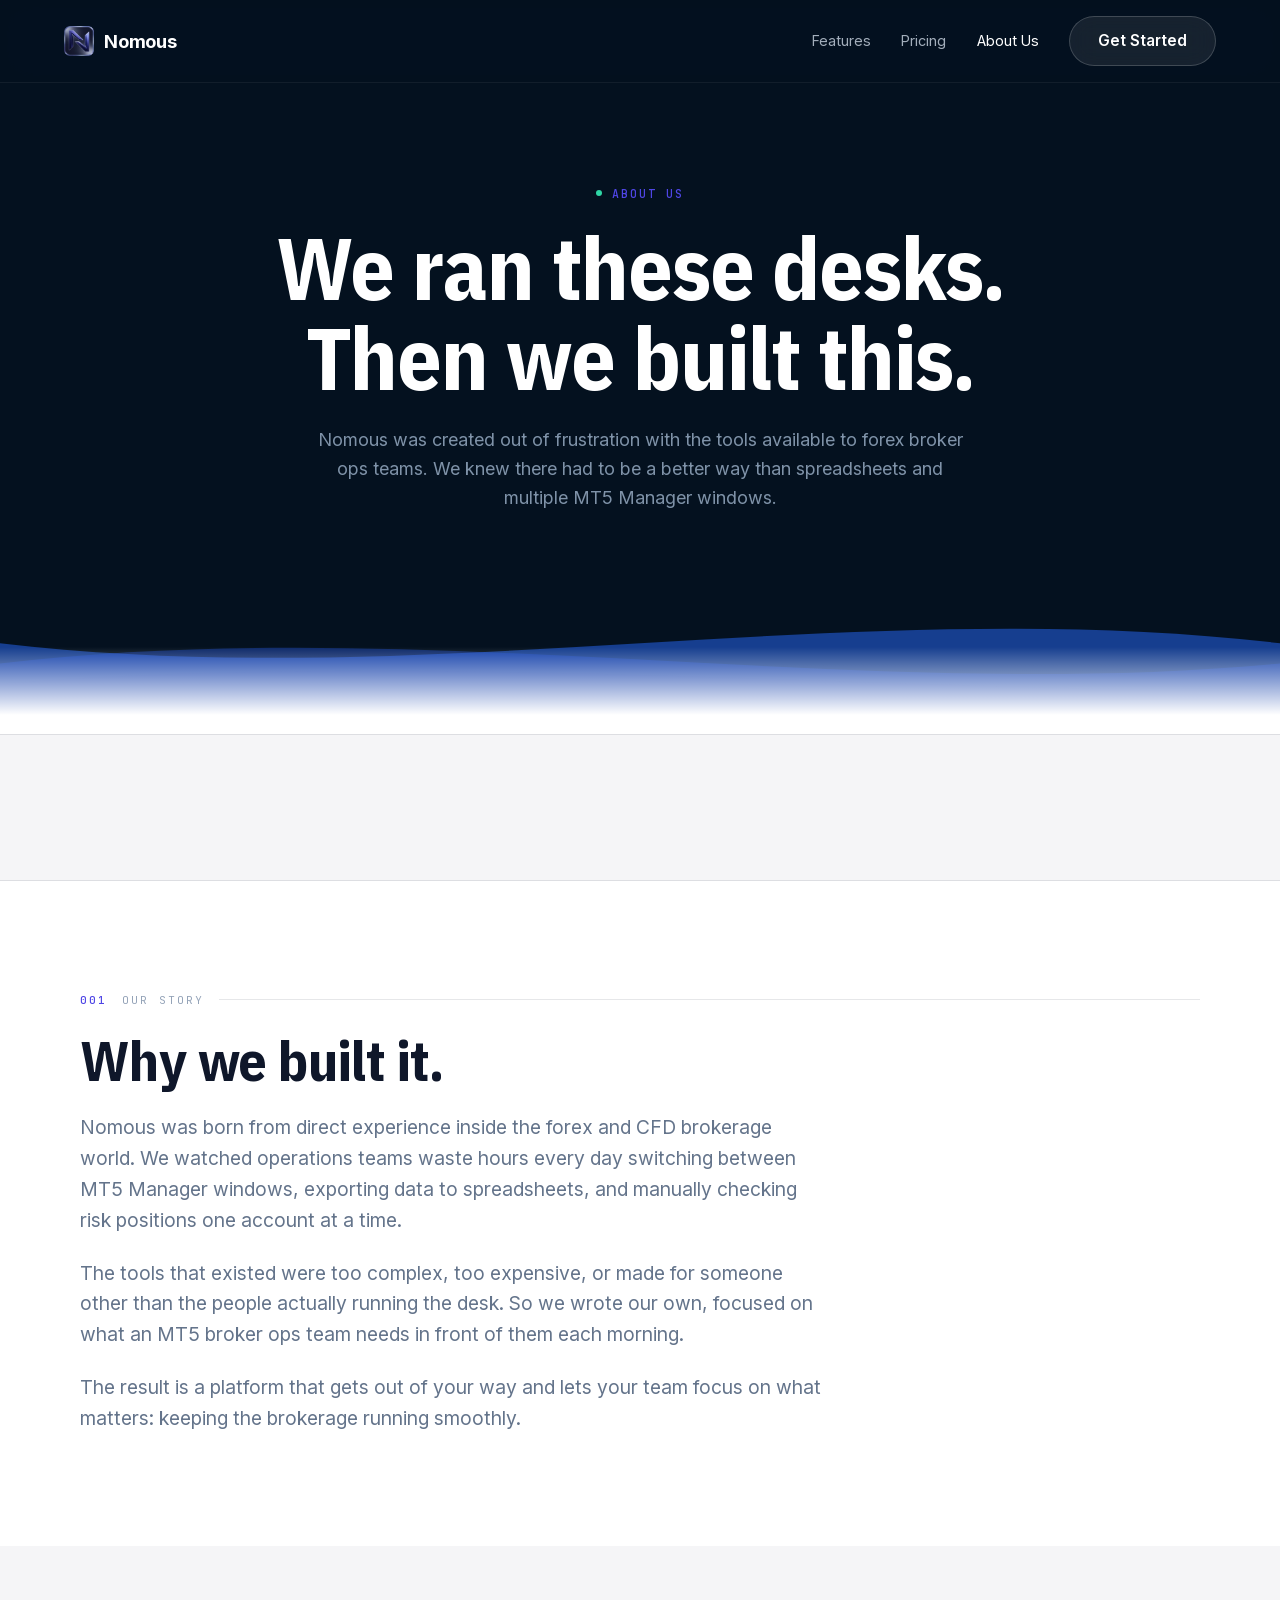
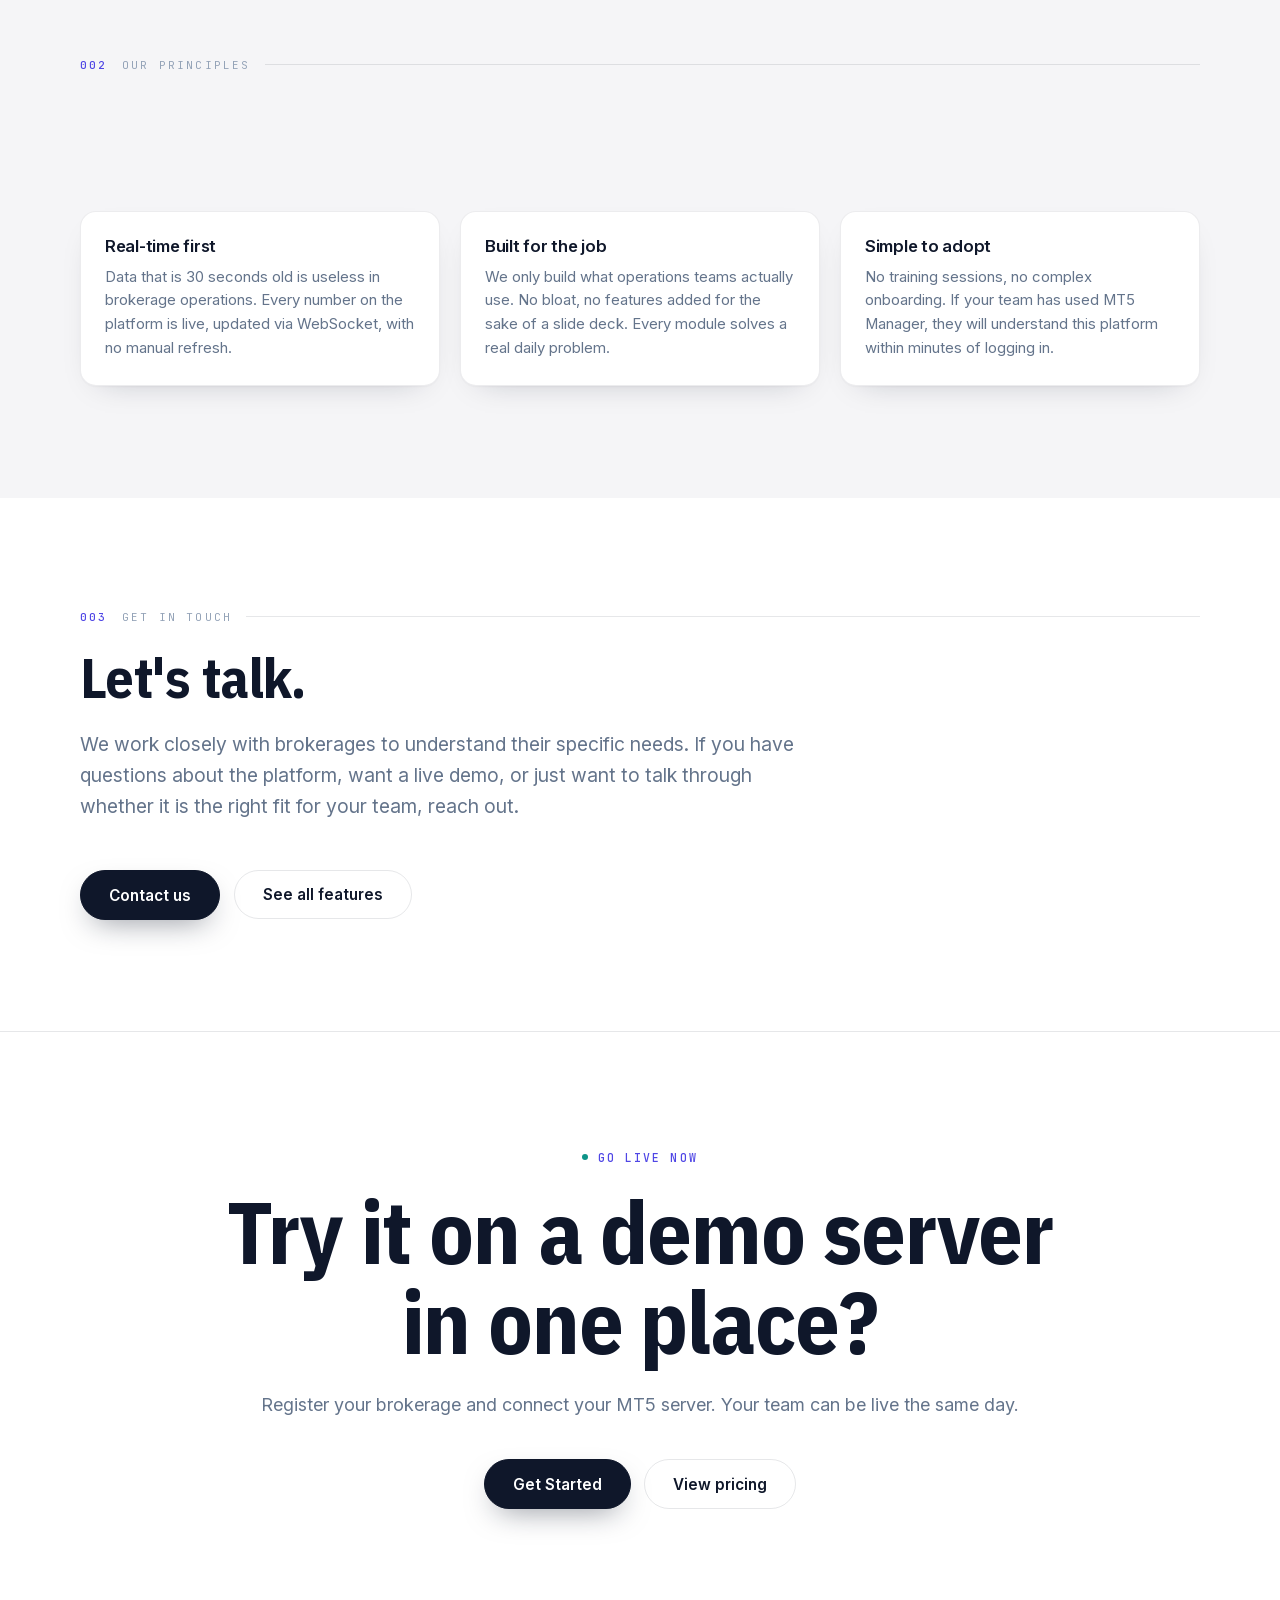
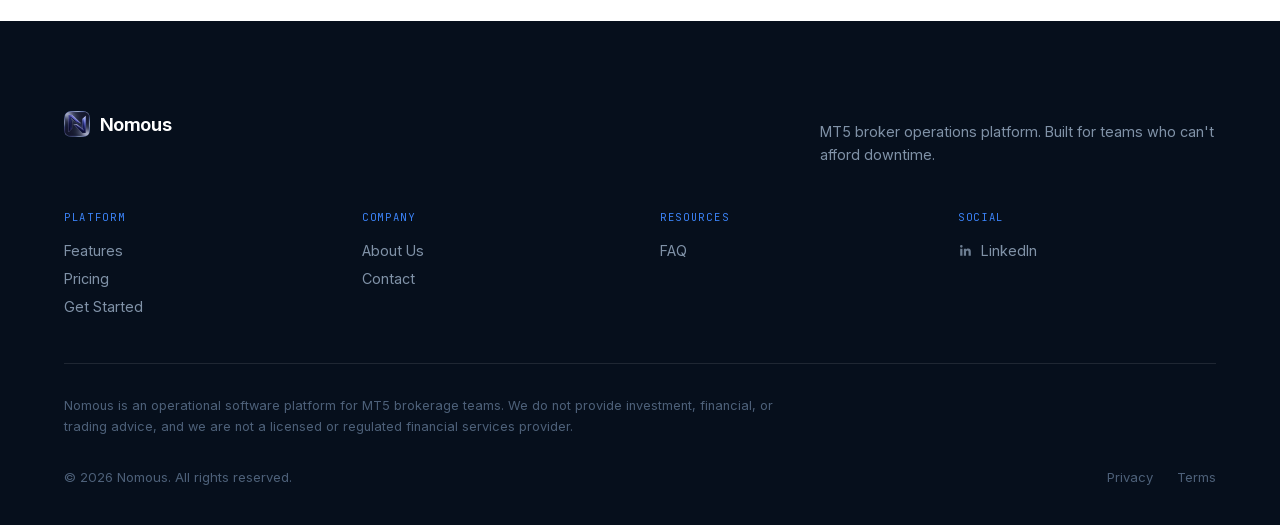
==== about.html @ 4b37f66b "The fonts move in-house, and one third party disappears from the site Every page loaded its typeface" ====
<!DOCTYPE html>
<html lang="en">
<head>
<meta charset="utf-8">
<meta name="viewport" content="width=device-width, initial-scale=1">
<title>About Us | Nomous</title>
<meta name="description" content="Nomous was built by people who know brokerage operations, out of frustration with the tools available to MT5 broker ops teams.">

<link rel="stylesheet" href="css/fonts.css?v=1">
<link rel="stylesheet" href="css/style.css?v=2">
<link rel="stylesheet" href="css/sections.css?v=4">
</head>
<body>

<header class="nav" data-nav>
  <a class="nav__brand" href="index.html">
    <img class="nav__logo" src="assets/brand/logo-n-sm.webp" alt="" width="30" height="30">
    Nomous
  </a>
  <button class="nav__burger" data-burger aria-label="Toggle menu" aria-expanded="false">
    <span></span><span></span><span></span>
  </button>
  <nav class="nav__links">
    <a href="features.html">Features</a>
    <a href="pricing.html">Pricing</a>
    <a href="about.html" class="is-current">About Us</a>
    <a class="btn btn--ghost" href="contact.html">Get Started</a>
  </nav>
</header>

<main>

  <section class="page-hero theme-dark">
    <p class="mono-tag"><span class="pulse"></span>About Us</p>
    <h1 class="display">We ran these desks.<br>Then we built this.</h1>
    <p class="subhead">
      Nomous was created out of frustration with the tools available to forex
      broker ops teams. We knew there had to be a better way than spreadsheets
      and multiple MT5 Manager windows.
    </p>
  </section>

  <div class="wave" style="--wave-to: #ffffff" aria-hidden="true">
    <svg viewBox="0 0 2880 140" preserveAspectRatio="none" xmlns="http://www.w3.org/2000/svg">
      <path fill="rgba(37,99,235,0.55)" d="M0,50 C480,100 960,0 1440,50 C1920,100 2400,10 2880,50 L2880,140 L0,140 Z"/>
      <path fill="rgba(29,78,216,0.40)" d="M0,70 C480,20 960,110 1440,70 C1920,20 2400,100 2880,70 L2880,140 L0,140 Z"/>
      <path fill="rgba(23,62,172,0.25)" d="M0,90 C600,50 1200,120 1800,90 C2400,50 2600,110 2880,90 L2880,140 L0,140 Z"/>
    </svg>
  </div>


  <!-- ============================================================
       HUD readout
       ============================================================ -->
  <section class="hud">
    <div class="hud__inner">
      <div class="hud__cell" data-reveal>
        <span class="hud__val">8</span>
        <span class="hud__key">Platform modules</span>
      </div>
      <div class="hud__cell" data-reveal>
        <span class="hud__val">MT5</span>
        <span class="hud__key">Native integration</span>
      </div>
      <div class="hud__cell" data-reveal>
        <span class="hud__val">24h</span>
        <span class="hud__key">Activation time</span>
      </div>
      <div class="hud__cell" data-reveal>
        <span class="hud__val">0</span>
        <span class="hud__key">Write endpoints</span>
      </div>
    </div>
  </section>

  <!-- ============================================================
       Our story
       ============================================================ -->
  <section class="section">
    <div class="section__inner">
      <p class="sec-bar" data-reveal><b>001</b> Our story</p>
      <h2 class="headline" data-reveal>Why we built it.</h2>

      <div data-reveal>
        <p class="lede">
          Nomous was born from direct experience inside the forex and CFD
          brokerage world. We watched operations teams waste hours every day
          switching between MT5 Manager windows, exporting data to spreadsheets,
          and manually checking risk positions one account at a time.
        </p>
        <p class="lede">
          The tools that existed were too complex, too expensive, or made
          for someone other than the people actually running the desk. So we
          wrote our own, focused on what an MT5 broker ops team needs in
          front of them each morning.
        </p>
        <p class="lede">
          The result is a platform that gets out of your way and lets your team
          focus on what matters: keeping the brokerage running smoothly.
        </p>
      </div>
    </div>
  </section>

  <!-- ============================================================
       Principles
       ============================================================ -->
  <section class="section section--alt">
    <div class="section__inner">
      <p class="sec-bar" data-reveal><b>002</b> Our principles</p>
      <h2 class="headline" data-reveal>How we build.</h2>

      <div class="principles">
        <article class="principle" data-reveal>
          <h3>Real-time first</h3>
          <p>Data that is 30 seconds old is useless in brokerage operations. Every number on the platform is live, updated via WebSocket, with no manual refresh.</p>
        </article>
        <article class="principle" data-reveal>
          <h3>Built for the job</h3>
          <p>We only build what operations teams actually use. No bloat, no features added for the sake of a slide deck. Every module solves a real daily problem.</p>
        </article>
        <article class="principle" data-reveal>
          <h3>Simple to adopt</h3>
          <p>No training sessions, no complex onboarding. If your team has used MT5 Manager, they will understand this platform within minutes of logging in.</p>
        </article>
      </div>
    </div>
  </section>

  <!-- ============================================================
       Get in touch
       ============================================================ -->
  <section class="section">
    <div class="section__inner">
      <p class="sec-bar" data-reveal><b>003</b> Get in touch</p>
      <h2 class="headline" data-reveal>Let's talk.</h2>
      <p class="lede" data-reveal>
        We work closely with brokerages to understand their specific needs. If
        you have questions about the platform, want a live demo, or just want to
        talk through whether it is the right fit for your team, reach out.
      </p>
      <div class="actions" style="justify-content:flex-start" data-reveal>
        <a class="btn btn--primary" href="contact.html">Contact us</a>
        <a class="btn btn--ghost" href="features.html">See all features</a>
      </div>
    </div>
  </section>

  <!-- ============================================================
       CTA
       ============================================================ -->
  <section class="section section--line section--center">
    <div class="section__inner">
      <p class="mono-tag"><span class="pulse"></span>Go live now</p>
      <h2 class="display">Try it on a demo server<br>in one place?</h2>
      <p class="subhead" style="margin-inline:auto">
        Register your brokerage and connect your MT5 server. Your team can be
        live the same day.
      </p>
      <div class="actions">
        <a class="btn btn--primary" href="contact.html">Get Started</a>
        <a class="btn btn--ghost" href="pricing.html">View pricing</a>
      </div>
    </div>
  </section>

</main>

<footer class="site-footer theme-dark">
  <div class="site-footer__inner">
    <div class="site-footer__brandrow">
      <a class="site-footer__brand" href="index.html"><img src="assets/brand/logo-n-sm.webp" alt="" width="26" height="26">Nomous</a>
      <p class="site-footer__tagline">MT5 broker operations platform. Built for teams who can't afford downtime.</p>
    </div>

    <div class="site-footer__top">
      <div>
        <p class="site-footer__title">Platform</p>
        <div class="site-footer__links">
          <a href="features.html">Features</a>
          <a href="pricing.html">Pricing</a>
          <a href="contact.html">Get Started</a>
        </div>
      </div>
      <div>
        <p class="site-footer__title">Company</p>
        <div class="site-footer__links">
          <a href="about.html">About Us</a>
          <a href="contact.html">Contact</a>
        </div>
      </div>
      <div>
        <p class="site-footer__title">Resources</p>
        <div class="site-footer__links">
          <a href="index.html#faq">FAQ</a>
        </div>
      </div>
      <div>
        <p class="site-footer__title">Social</p>
        <div class="site-footer__links">
          <a class="site-footer__social" href="https://www.linkedin.com/company/nomous-tech" target="_blank" rel="noopener"><svg viewBox="0 0 24 24" width="15" height="15" fill="currentColor" aria-hidden="true"><path d="M20.45 20.45h-3.55v-5.57c0-1.33-.03-3.04-1.85-3.04-1.85 0-2.14 1.45-2.14 2.94v5.67H9.36V9h3.41v1.56h.05c.47-.9 1.63-1.85 3.36-1.85 3.6 0 4.27 2.37 4.27 5.45v6.29zM5.34 7.43a2.06 2.06 0 1 1 0-4.12 2.06 2.06 0 0 1 0 4.12zM7.12 20.45H3.56V9h3.56v11.45z"/></svg>LinkedIn</a>
        </div>
      </div>
    </div>

    <p class="site-footer__disclaimer">
      Nomous is an operational software platform for MT5 brokerage teams. We do
      not provide investment, financial, or trading advice, and we are not a
      licensed or regulated financial services provider.
    </p>

    <div class="site-footer__bottom">
      <span>&copy; 2026 Nomous. All rights reserved.</span>
      <span class="site-footer__legal">
        <a href="privacy.html">Privacy</a>
        <a href="terms.html">Terms</a>
      </span>
    </div>
  </div>
</footer>

<script type="module" src="js/main.js?v=4"></script>
</body>
</html>
---- css/fonts.css ----
/* ============================================================
   Self-hosted web fonts.

   These used to load from a third-party CDN, which handed every
   visitor's IP address to that CDN before the page had rendered a
   single pixel — a transfer no cookie banner can ask permission for,
   because it happens first. Serving the files ourselves removes the
   third party entirely and saves the extra DNS lookup and TLS
   handshake on first paint.

   Inter and JetBrains Mono are variable: one file per subset covers
   every weight the site uses. Subsets are latin, latin-ext and greek
   — the browser fetches only the ones a page's characters need.
   ============================================================ */

@font-face {
  font-family: 'IBM Plex Sans Condensed';
  font-style: normal;
  font-weight: 600;
  font-display: swap;
  src: url('../assets/fonts/plex-condensed-600-latin-ext.woff2') format('woff2');
  unicode-range: U+0100-02BA, U+02BD-02C5, U+02C7-02CC, U+02CE-02D7, U+02DD-02FF, U+0304, U+0308, U+0329, U+1D00-1DBF, U+1E00-1E9F, U+1EF2-1EFF, U+2020, U+20A0-20AB, U+20AD-20C0, U+2113, U+2C60-2C7F, U+A720-A7FF;
}
@font-face {
  font-family: 'IBM Plex Sans Condensed';
  font-style: normal;
  font-weight: 600;
  font-display: swap;
  src: url('../assets/fonts/plex-condensed-600-latin.woff2') format('woff2');
  unicode-range: U+0000-00FF, U+0131, U+0152-0153, U+02BB-02BC, U+02C6, U+02DA, U+02DC, U+0304, U+0308, U+0329, U+2000-206F, U+20AC, U+2122, U+2191, U+2193, U+2212, U+2215, U+FEFF, U+FFFD;
}
@font-face {
  font-family: 'IBM Plex Sans Condensed';
  font-style: normal;
  font-weight: 700;
  font-display: swap;
  src: url('../assets/fonts/plex-condensed-700-latin-ext.woff2') format('woff2');
  unicode-range: U+0100-02BA, U+02BD-02C5, U+02C7-02CC, U+02CE-02D7, U+02DD-02FF, U+0304, U+0308, U+0329, U+1D00-1DBF, U+1E00-1E9F, U+1EF2-1EFF, U+2020, U+20A0-20AB, U+20AD-20C0, U+2113, U+2C60-2C7F, U+A720-A7FF;
}
@font-face {
  font-family: 'IBM Plex Sans Condensed';
  font-style: normal;
  font-weight: 700;
  font-display: swap;
  src: url('../assets/fonts/plex-condensed-700-latin.woff2') format('woff2');
  unicode-range: U+0000-00FF, U+0131, U+0152-0153, U+02BB-02BC, U+02C6, U+02DA, U+02DC, U+0304, U+0308, U+0329, U+2000-206F, U+20AC, U+2122, U+2191, U+2193, U+2212, U+2215, U+FEFF, U+FFFD;
}
@font-face {
  font-family: 'Inter';
  font-style: normal;
  font-weight: 400 900;
  font-display: swap;
  src: url('../assets/fonts/inter-400-900-greek.woff2') format('woff2');
  unicode-range: U+0370-0377, U+037A-037F, U+0384-038A, U+038C, U+038E-03A1, U+03A3-03FF;
}
@font-face {
  font-family: 'Inter';
  font-style: normal;
  font-weight: 400 900;
  font-display: swap;
  src: url('../assets/fonts/inter-400-900-latin-ext.woff2') format('woff2');
  unicode-range: U+0100-02BA, U+02BD-02C5, U+02C7-02CC, U+02CE-02D7, U+02DD-02FF, U+0304, U+0308, U+0329, U+1D00-1DBF, U+1E00-1E9F, U+1EF2-1EFF, U+2020, U+20A0-20AB, U+20AD-20C0, U+2113, U+2C60-2C7F, U+A720-A7FF;
}
@font-face {
  font-family: 'Inter';
  font-style: normal;
  font-weight: 400 900;
  font-display: swap;
  src: url('../assets/fonts/inter-400-900-latin.woff2') format('woff2');
  unicode-range: U+0000-00FF, U+0131, U+0152-0153, U+02BB-02BC, U+02C6, U+02DA, U+02DC, U+0304, U+0308, U+0329, U+2000-206F, U+20AC, U+2122, U+2191, U+2193, U+2212, U+2215, U+FEFF, U+FFFD;
}
@font-face {
  font-family: 'JetBrains Mono';
  font-style: normal;
  font-weight: 400 500;
  font-display: swap;
  src: url('../assets/fonts/jetbrains-mono-400-500-greek.woff2') format('woff2');
  unicode-range: U+0370-0377, U+037A-037F, U+0384-038A, U+038C, U+038E-03A1, U+03A3-03FF;
}
@font-face {
  font-family: 'JetBrains Mono';
  font-style: normal;
  font-weight: 400 500;
  font-display: swap;
  src: url('../assets/fonts/jetbrains-mono-400-500-latin-ext.woff2') format('woff2');
  unicode-range: U+0100-02BA, U+02BD-02C5, U+02C7-02CC, U+02CE-02D7, U+02DD-02FF, U+0304, U+0308, U+0329, U+1D00-1DBF, U+1E00-1E9F, U+1EF2-1EFF, U+2020, U+20A0-20AB, U+20AD-20C0, U+2113, U+2C60-2C7F, U+A720-A7FF;
}
@font-face {
  font-family: 'JetBrains Mono';
  font-style: normal;
  font-weight: 400 500;
  font-display: swap;
  src: url('../assets/fonts/jetbrains-mono-400-500-latin.woff2') format('woff2');
  unicode-range: U+0000-00FF, U+0131, U+0152-0153, U+02BB-02BC, U+02C6, U+02DA, U+02DC, U+0304, U+0308, U+0329, U+2000-206F, U+20AC, U+2122, U+2191, U+2193, U+2212, U+2215, U+FEFF, U+FFFD;
}
---- css/style.css ----
/* ============================================================
   Nomous — foundation
   Light body, dark surfaces. Dark areas (nav, hero, the security
   band, footer) carry .theme-dark, which re-points the same token
   names — so every component below works on either background
   without a variant class of its own.
   ============================================================ */

:root {
  /* Light surfaces */
  --bg:            #ffffff;
  --bg-alt:        #f5f5f7;   /* the Apple-grey band */
  --card:          #ffffff;

  --text:          #0f172a;   /* slate-900 */
  --text-dim:      #64748b;   /* slate-500 */
  --text-dimmer:   #94a3b8;   /* slate-400 */
  --hairline:      rgba(15, 23, 42, 0.10);

  --accent:        #2563eb;
  --accent-text:   #2563eb;
  --accent-soft:   #3b82f6;
  --accent-sky:    #38bdf8;
  --accent-warm:   #0d9488;

  /* Dark surfaces, referenced by .theme-dark and the wave */
  --dark:          #04111f;
  --dark-deep:     #060f1c;

  --measure:       58ch;
  --gutter:        clamp(1.5rem, 5vw, 5rem);
  --radius:        16px;

  --font: 'Inter', -apple-system, BlinkMacSystemFont, 'SF Pro Display',
          'Helvetica Neue', Arial, sans-serif;
  --mono: 'JetBrains Mono', ui-monospace, SFMono-Regular, Menlo, monospace;
  /* Headlines run condensed — the same typeface the product uses for its
     figures and card titles, so site and app speak with one voice. Narrow
     and heavy reads as deliberate; Inter alone read as default. */
  --display-font: 'IBM Plex Sans Condensed', 'Inter', -apple-system,
          BlinkMacSystemFont, 'Helvetica Neue', Arial, sans-serif;

  --ease: cubic-bezier(0.22, 0.61, 0.36, 1);
}

/* Any dark band. Same variable names, different values. */
.theme-dark {
  --bg:            #04111f;
  --bg-alt:        #071627;
  --card:          #0b1a2c;

  --text:          #ffffff;
  --text-dim:      rgba(191, 214, 240, 0.66);
  --text-dimmer:   rgba(148, 178, 214, 0.5);
  --hairline:      rgba(255, 255, 255, 0.10);

  --accent-text:   #7db2ff;

  color: var(--text);
  background: var(--bg);
}

*, *::before, *::after { box-sizing: border-box; }

html {
  /* The canvas engine does its own smoothing — native smooth scroll would
     fight the lerp and produce a double-eased, floaty feel. */
  scroll-behavior: auto;
  -webkit-text-size-adjust: 100%;
}

body {
  margin: 0;
  background: var(--bg);
  color: var(--text);
  font-family: var(--font);
  font-synthesis-weight: none;
  -webkit-font-smoothing: antialiased;
  -moz-osx-font-smoothing: grayscale;
  overflow-x: hidden;
}

h1, h2, h3, p { margin: 0; }
a { color: inherit; }

/* ------------------------------------------------------------
   Scroll track + sticky stage (the security sequence)
   ------------------------------------------------------------ */

.scroll-track {
  position: relative;
  height: var(--track-height, 400vh);
}
/* On phones the 450vh scroll-driven security sequence alone was ~30% of the
   entire homepage's scroll length. Shortening the scrub distance keeps the
   pinned reveal but stops it from dominating the mobile scroll. */
@media (max-width: 640px) {
  .scroll-track { height: 190vh !important; }
}

.scroll-stage {
  position: sticky;
  top: 0;
  height: 100vh;
  overflow: hidden;
  background: var(--dark);
  will-change: transform;
}

.scroll-stage__canvas {
  position: absolute;
  inset: 0;
  width: 100%;
  height: 100%;
  display: block;
}

/* Scrim: the footage puts its brightest areas dead centre, exactly where the
   headline sits, so an edge vignette alone isn't enough. */
.scroll-stage::after {
  content: '';
  position: absolute;
  inset: 0;
  pointer-events: none;
  background:
    radial-gradient(120% 90% at 50% 42%,
      rgba(4, 17, 31, var(--scrim, 0.3)) 0%,
      rgba(4, 17, 31, 0.7) 100%),
    linear-gradient(to top, rgba(4, 17, 31, 0.82) 0%, transparent 50%);
  z-index: 1;
}

/* ------------------------------------------------------------
   Overlay copy layer
   ------------------------------------------------------------ */

.overlay {
  position: absolute;
  inset: 0;
  z-index: 2;
  display: grid;
  place-items: center;
  padding: var(--gutter);
  pointer-events: none;
}

.overlay__block {
  grid-area: 1 / 1;               /* stack every block in the same cell */
  max-width: var(--measure);
  text-align: center;
  color: #fff;
  text-shadow: 0 1px 34px rgba(4, 17, 31, 0.7);
  opacity: 0;
  transform: translate3d(0, 28px, 0);
  transition: opacity 0.7s var(--ease), transform 0.7s var(--ease);
  will-change: opacity, transform;
}

.overlay__block.is-active {
  opacity: 1;
  transform: translate3d(0, 0, 0);
  pointer-events: auto;
}

.overlay--left  { place-items: center start; text-align: left; }
.overlay--left  .overlay__block { text-align: left; }
.overlay--right { place-items: center end; text-align: right; }
.overlay--right .overlay__block { text-align: right; }
/* padding-bottom leaves room for the scroll cue that sits below the overlay
   on --bottom-anchored sections; measured clearance was only ~5px at mobile
   viewport heights before this was widened. */
.overlay--bottom { place-items: end center; padding-bottom: clamp(5.5rem, 15vh, 11rem); }

/* ------------------------------------------------------------
   Scroll cue
   Tells the visitor a long pinned section responds to scroll —
   easy to miss since the canvas fills the whole viewport and can
   read as a static banner otherwise. Self-dismisses in JS the
   moment progress moves (see bindScrollCue in main.js).
   ------------------------------------------------------------ */

.scroll-cue {
  position: absolute;
  left: 50%;
  bottom: clamp(1.25rem, 3vh, 2rem);
  z-index: 3;
  transform: translateX(-50%);
  display: flex;
  flex-direction: column;
  align-items: center;
  gap: 0.45rem;
  color: rgba(255, 255, 255, 0.75);
  opacity: 1;
  transition: opacity 0.6s var(--ease);
  pointer-events: none;
}
.scroll-cue.is-hidden { opacity: 0; }

.scroll-cue__label {
  font-family: var(--mono);
  font-size: 0.64rem;
  font-weight: 500;
  letter-spacing: 0.24em;
  text-transform: uppercase;
}

.scroll-cue__icon {
  position: relative;
  width: 22px;
  height: 36px;
  border: 1.5px solid rgba(255, 255, 255, 0.5);
  border-radius: 14px;
}

.scroll-cue__wheel {
  position: absolute;
  top: 6px;
  left: 50%;
  width: 3.5px;
  height: 7px;
  border-radius: 2px;
  background: #fff;
  transform: translateX(-50%);
  animation: scroll-cue-wheel 1.7s ease-in-out infinite;
}

@keyframes scroll-cue-wheel {
  0%   { opacity: 1; transform: translate(-50%, 0); }
  55%  { opacity: 0; transform: translate(-50%, 13px); }
  56%  { opacity: 0; transform: translate(-50%, 0); }
  100% { opacity: 0; transform: translate(-50%, 0); }
}

@media (prefers-reduced-motion: reduce) {
  .scroll-cue__wheel { animation: none; opacity: 1; }
}

/* ------------------------------------------------------------
   Typography
   ------------------------------------------------------------ */

.eyebrow {
  font-size: clamp(0.72rem, 0.9vw, 0.82rem);
  font-weight: 600;
  letter-spacing: 0.18em;
  text-transform: uppercase;
  margin-bottom: 1.25rem;
  /* Gradient wordmark-style eyebrow, as on the reference site. */
  background: linear-gradient(90deg, var(--accent), var(--accent-soft), var(--accent-sky));
  -webkit-background-clip: text;
  background-clip: text;
  color: transparent;
}
.theme-dark .eyebrow {
  background: none;
  color: var(--accent-text);
}

.display {
  font-family: var(--display-font);
  font-size: clamp(2.7rem, 7.2vw, 5.5rem);
  font-weight: 700;
  line-height: 1.02;
  letter-spacing: -0.012em;
  text-wrap: balance;
}

.headline {
  font-family: var(--display-font);
  font-size: clamp(2.05rem, 4.8vw, 3.5rem);
  font-weight: 700;
  line-height: 1.06;
  letter-spacing: -0.01em;
  text-wrap: balance;
}

.subhead {
  margin-top: 1.5rem;
  font-size: clamp(1.02rem, 1.4vw, 1.2rem);
  line-height: 1.6;
  font-weight: 400;
  color: var(--text-dim);
  text-wrap: pretty;
}
.overlay__block .subhead { color: rgba(226, 236, 248, 0.78); }

/* Gradient rule under a display heading — the reference's signature accent. */
.underline-accent {
  position: relative;
  display: inline-block;
  padding-bottom: 0.12em;
}
.underline-accent::after {
  content: '';
  position: absolute;
  left: 0; bottom: 0;
  width: 100%;
  height: 4px;
  border-radius: 4px;
  background: linear-gradient(90deg, var(--accent) 0%, var(--accent-soft) 50%, var(--accent-sky) 100%);
}

.gradient-text {
  background: linear-gradient(90deg, var(--accent), var(--accent-soft), var(--accent-sky));
  -webkit-background-clip: text;
  background-clip: text;
  color: transparent;
  text-shadow: none;
}
.theme-dark .gradient-text {
  background: linear-gradient(100deg, #fff 20%, #7db2ff 100%);
  -webkit-background-clip: text;
  background-clip: text;
}

/* ------------------------------------------------------------
   Buttons
   ------------------------------------------------------------ */

.actions {
  margin-top: 2.5rem;
  display: flex;
  gap: 0.85rem;
  flex-wrap: wrap;
  justify-content: center;
}
.overlay--left .actions { justify-content: flex-start; }

.btn {
  display: inline-flex;
  align-items: center;
  gap: 0.5rem;
  padding: 0.9rem 1.75rem;
  border-radius: 100px;
  font-size: 0.95rem;
  font-weight: 600;
  text-decoration: none;
  white-space: nowrap;
  cursor: pointer;
  transition: background 0.25s var(--ease), border-color 0.25s var(--ease),
              box-shadow 0.25s var(--ease), transform 0.25s var(--ease);
}
.btn:hover { transform: translateY(-2px); }

/* Dark pill on light backgrounds; inverts on dark ones. */
.btn--primary {
  background: #0f172a;
  color: #fff;
  border: 1px solid #0f172a;
  box-shadow: 0 12px 30px -12px rgba(15, 23, 42, 0.5);
}
.btn--primary:hover { background: #1e293b; }

.btn--ghost {
  background: transparent;
  color: var(--text);
  border: 1px solid var(--hairline);
}
.btn--ghost:hover { border-color: rgba(15, 23, 42, 0.3); }

/* The nav is a dark bar but deliberately not .theme-dark — that would
   overwrite its translucent background. So it opts into the dark button
   treatment explicitly, or its label renders slate-900 on navy. */
.theme-dark .btn--ghost,
.nav .btn--ghost {
  background: rgba(255, 255, 255, 0.08);
  color: #fff;
  border-color: rgba(255, 255, 255, 0.18);
  backdrop-filter: blur(14px);
  -webkit-backdrop-filter: blur(14px);
}
.theme-dark .btn--ghost:hover,
.nav .btn--ghost:hover { border-color: rgba(255, 255, 255, 0.38); }

.theme-dark .btn--primary,
.nav .btn--primary {
  background: #fff;
  color: #04111f;
  border-color: #fff;
}

/* Blue glow pill — the primary call to action on dark. */
.btn--glow {
  background: var(--accent);
  color: #fff;
  border: 1px solid var(--accent);
  box-shadow: 0 0 30px rgba(37, 99, 235, 0.55);
}
.btn--glow:hover {
  background: #1d4ed8;
  box-shadow: 0 0 50px rgba(37, 99, 235, 0.8);
}

/* ------------------------------------------------------------
   Nav — permanently dark, as on the reference site
   ------------------------------------------------------------ */

.nav {
  position: fixed;
  top: 0; left: 0; right: 0;
  z-index: 100;
  display: flex;
  align-items: center;
  justify-content: space-between;
  padding: 1rem var(--gutter);
  background: rgba(4, 17, 31, 0.9);
  backdrop-filter: saturate(180%) blur(16px);
  -webkit-backdrop-filter: saturate(180%) blur(16px);
  border-bottom: 1px solid rgba(255, 255, 255, 0.06);
  color: #fff;
}

.nav__brand {
  display: inline-flex;
  align-items: center;
  gap: 0.65rem;
  font-size: 1.15rem;
  font-weight: 700;
  letter-spacing: -0.02em;
  text-decoration: none;
  color: #fff;
}
.nav__logo { width: 30px; height: 30px; display: block; }

.nav__links {
  display: flex;
  gap: 1.9rem;
  align-items: center;
  font-size: 0.9rem;
  color: rgba(226, 236, 248, 0.72);
}
.nav__links a {
  text-decoration: none;
  transition: color 0.25s var(--ease);
  white-space: nowrap;
}
.nav__links a:hover { color: #fff; }
.nav__links .is-current { color: #fff; }

.nav__burger {
  display: none;
  flex-direction: column;
  justify-content: center;
  gap: 5px;
  width: 32px;
  height: 32px;
  padding: 0;
  background: none;
  border: none;
  cursor: pointer;
}
.nav__burger span {
  display: block;
  height: 1.5px;
  width: 100%;
  background: #fff;
  border-radius: 2px;
  transition: transform 0.3s var(--ease), opacity 0.2s var(--ease);
}
.nav.is-open .nav__burger span:nth-child(1) { transform: translateY(6.5px) rotate(45deg); }
.nav.is-open .nav__burger span:nth-child(2) { opacity: 0; }
.nav.is-open .nav__burger span:nth-child(3) { transform: translateY(-6.5px) rotate(-45deg); }

@media (max-width: 900px) {
  .nav { flex-wrap: wrap; }
  .nav__burger { display: flex; }

  .nav__links {
    /* max-height animates; height:auto does not. Closed state is fully inert. */
    order: 3;
    flex-basis: 100%;
    flex-direction: column;
    align-items: stretch;
    gap: 0;
    max-height: 0;
    overflow: hidden;
    opacity: 0;
    visibility: hidden;
    transition: max-height 0.4s var(--ease), opacity 0.3s var(--ease),
                visibility 0.4s, margin-top 0.4s var(--ease);
  }
  .nav.is-open .nav__links {
    max-height: 460px;
    opacity: 1;
    visibility: visible;
    margin-top: 1rem;
  }
  .nav__links a:not(.btn) {
    padding: 0.9rem 0.25rem;
    border-top: 1px solid rgba(255, 255, 255, 0.09);
    font-size: 1rem;
  }
  .nav__links .btn { margin: 1rem 0 0.35rem; justify-content: center; }
}

/* ------------------------------------------------------------
   Wave divider
   Three offset crests scrolling horizontally, then a fade into the
   next surface. --wave-to sets what it resolves into.
   ------------------------------------------------------------ */

.wave {
  position: relative;
  z-index: 1;
  width: 100%;
  height: clamp(90px, 11vw, 150px);
  overflow: hidden;
  line-height: 0;
  background: var(--dark);
}
.wave--up { transform: rotate(180deg); }

.wave svg {
  position: absolute;
  bottom: 0;
  left: 0;
  width: 200%;
  height: 100%;
  animation: wave-scroll 18s linear infinite;
}

/* The crests are drawn in blue, then dissolved into the destination colour. */
.wave::after {
  content: '';
  position: absolute;
  left: 0; right: 0; bottom: 0;
  height: 62%;
  background: linear-gradient(to bottom, transparent, var(--wave-to, #ffffff) 78%);
}

@keyframes wave-scroll {
  from { transform: translateX(0); }
  to   { transform: translateX(-50%); }
}

/* ------------------------------------------------------------
   Sections
   ------------------------------------------------------------ */

.section {
  position: relative;
  z-index: 2;
  background: var(--bg);
  padding: clamp(5rem, 13vh, 8.5rem) var(--gutter);
}
/* The 13vh clamp was adding ~210px of padding per section on phones — over
   1.5 screens of pure whitespace across the homepage. Tighten it up there. */
@media (max-width: 640px) {
  .section { padding: 3.75rem var(--gutter); }
}
.section--alt { background: var(--bg-alt); }
.section--line { border-top: 1px solid var(--hairline); }

.section__inner { max-width: 1120px; margin: 0 auto; }

.grid {
  display: grid;
  grid-template-columns: repeat(2, 1fr);
  gap: 1rem;
  margin-top: 3.5rem;
}
@media (min-width: 900px) { .grid { grid-template-columns: repeat(4, 1fr); } }
@media (max-width: 540px) { .grid { grid-template-columns: 1fr; } }

.card {
  background: var(--card);
  border: 1px solid var(--hairline);
  border-radius: var(--radius);
  padding: 2rem 1.75rem;
  transition: box-shadow 0.35s var(--ease), transform 0.35s var(--ease);
}
.card:hover {
  box-shadow: 0 20px 50px -24px rgba(15, 23, 42, 0.28);
  transform: translateY(-3px);
}
.theme-dark .card:hover { box-shadow: 0 20px 50px -24px rgba(0, 0, 0, 0.7); }

.card h3 {
  font-size: 1.08rem;
  font-weight: 650;
  letter-spacing: -0.015em;
  margin-bottom: 0.6rem;
}
.card p {
  font-size: 0.94rem;
  line-height: 1.6;
  color: var(--text-dim);
}

.badge {
  display: inline-flex;
  align-items: center;
  gap: 0.5rem;
  padding: 0.4rem 0.95rem;
  border: 1px solid var(--hairline);
  border-radius: 100px;
  font-size: 0.8rem;
  color: var(--text-dim);
  margin-bottom: 1.75rem;
}
.badge::before {
  content: '';
  width: 6px; height: 6px;
  border-radius: 50%;
  background: var(--accent-warm);
  box-shadow: 0 0 10px var(--accent-warm);
}

/* ------------------------------------------------------------
   Shared primitives
   ------------------------------------------------------------ */

.mono-tag {
  display: inline-flex;
  align-items: center;
  gap: 0.6rem;
  font-family: var(--mono);
  font-size: 0.72rem;
  font-weight: 500;
  letter-spacing: 0.18em;
  text-transform: uppercase;
  color: var(--accent-text);
  margin-bottom: 1.4rem;
}

.pulse {
  width: 6px;
  height: 6px;
  border-radius: 50%;
  background: var(--accent-warm);
  box-shadow: 0 0 0 0 rgba(13, 148, 136, 0.7);
  animation: pulse 2.4s var(--ease) infinite;
  flex: none;
}
.theme-dark .pulse { background: #2fd6a5; }

@keyframes pulse {
  0%   { box-shadow: 0 0 0 0 rgba(13, 148, 136, 0.55); }
  70%  { box-shadow: 0 0 0 9px rgba(13, 148, 136, 0); }
  100% { box-shadow: 0 0 0 0 rgba(13, 148, 136, 0); }
}

[data-reveal] {
  opacity: 0;
  transform: translate3d(0, 22px, 0);
  transition: opacity 0.75s var(--ease), transform 0.75s var(--ease);
}
[data-reveal].is-visible {
  opacity: 1;
  transform: translate3d(0, 0, 0);
}

/* ------------------------------------------------------------
   HUD readout strip
   ------------------------------------------------------------ */

.hud {
  position: relative;
  z-index: 3;
  background: var(--bg-alt);
  border-block: 1px solid var(--hairline);
  padding: 2.5rem var(--gutter);
}

.hud__inner {
  max-width: 1120px;
  margin: 0 auto;
  display: grid;
  grid-template-columns: repeat(4, 1fr);
  gap: 1.5rem;
}

.hud__cell {
  display: flex;
  flex-direction: column;
  gap: 0.4rem;
  padding-left: 1.1rem;
  border-left: 2px solid var(--accent);
}

.hud__val {
  font-family: var(--mono);
  font-size: clamp(1.5rem, 3vw, 2.1rem);
  font-weight: 500;
  letter-spacing: -0.02em;
  color: var(--text);
}

.hud__key {
  font-size: 0.72rem;
  letter-spacing: 0.14em;
  text-transform: uppercase;
  color: var(--text-dimmer);
}

@media (max-width: 720px) {
  .hud__inner { grid-template-columns: repeat(2, 1fr); gap: 1.75rem 1rem; }
}

/* ------------------------------------------------------------
   Loader (unused on the static hero; kept for media-heavy pages)
   ------------------------------------------------------------ */

.loader {
  position: fixed;
  inset: 0;
  z-index: 200;
  background: var(--dark);
  display: grid;
  place-items: center;
  transition: opacity 0.8s var(--ease), visibility 0.8s;
}
.loader.is-done { opacity: 0; visibility: hidden; }

.loader__bar {
  width: min(190px, 40vw);
  height: 2px;
  background: rgba(255, 255, 255, 0.12);
  border-radius: 2px;
  overflow: hidden;
}
.loader__fill {
  height: 100%;
  width: 0%;
  background: linear-gradient(90deg, var(--accent), var(--accent-sky));
  transition: width 0.3s var(--ease);
}

/* ------------------------------------------------------------
   Reduced motion
   ------------------------------------------------------------ */

@media (prefers-reduced-motion: reduce) {
  .overlay__block { transition-duration: 0.01ms; transform: none; }
  .btn:hover, .card:hover { transform: none; }
  .pulse { animation: none; }
  .wave svg { animation: none; }
  [data-reveal] { opacity: 1; transform: none; transition: none; }
}
---- css/sections.css ----
/* ============================================================
   Nomous — marketing section components
   Shared by index / pricing / about / contact.
   Loaded after style.css, which owns the tokens.
   ============================================================ */

/* ============================================================
   HERO (index only)
   No canvas, no frame sequence — the atmosphere is a navy base,
   three drifting blurred orbs and a field of rising particles.
   ============================================================ */

.hero {
  position: relative;
  overflow: hidden;

  /* Flat colour, same as every other page's .page-hero — both just render
     .theme-dark's own background: var(--bg), so they're always in sync. */
  background: var(--bg);
  padding: clamp(8rem, 17vh, 11rem) var(--gutter) clamp(5rem, 12vh, 8rem);
  /* Fills most of the viewport without the 100vh trap on short laptop
     screens, where a full-height hero pushes all content below the fold. */
  min-height: min(92vh, 920px);
  display: flex;
  align-items: center;
}
/* On phones the 92vh min-height was forcing the hero to fill the screen
   even though its actual content (no diagram, see below) is much shorter
   — just let it size to content instead. */
@media (max-width: 640px) {
  .hero { padding: 6.5rem var(--gutter) 3rem; min-height: 0; }
}

/* Drifting orbs — the depth in the background. Heavily blurred so they read
   as light, not as shapes. */
/* Rising particles. Each span carries its own --size/--left/--dur/--delay
   from the markup, so the field is defined in one place. */
.hero__particles { position: absolute; inset: 0; z-index: 0; pointer-events: none; overflow: hidden; }

.particle {
  position: absolute;
  bottom: 8%;
  left: var(--left);
  width: var(--size);
  height: var(--size);
  border-radius: 50%;
  background: radial-gradient(circle, rgba(150, 158, 240, 0.8), rgba(61, 139, 255, 0.12));
  animation: float-up var(--dur) linear infinite;
  animation-delay: var(--delay);
  pointer-events: none;
}

@keyframes float-up {
  0%   { opacity: 0; transform: translateY(0) scale(0.5); }
  10%  { opacity: 1; }
  90%  { opacity: 0.6; }
  100% { opacity: 0; transform: translateY(-190px) scale(1.2); }
}

.hero__inner {
  position: relative;
  z-index: 2;
  width: 100%;
  max-width: 1320px;
  margin: 0 auto;
  display: grid;
  grid-template-columns: 0.95fr 1.3fr;
  gap: clamp(1.5rem, 2.6vw, 2.5rem);
  align-items: center;
}

.hero__eyebrow {
  font-family: var(--mono);
  font-size: 0.66rem;
  font-weight: 500;
  letter-spacing: 0.3em;
  text-transform: uppercase;
  color: rgba(125, 178, 255, 0.75);
  margin-bottom: 1.6rem;
}

/* Editorial serif for the hero headline only — everything else on the site
   stays Inter. Swap --display-font in style.css to undo. */
.hero__title {
  font-family: var(--display-font);
  font-weight: 900;
  font-size: clamp(2.2rem, 4.1vw, 3.6rem);
  /* Loose enough that the emphasis rule below clears the following line.
     At 1.07 the rule landed on the caps of "for your MT5". */
  line-height: 1.26;
  letter-spacing: -0.02em;
  color: var(--text);
  margin-bottom: 1.5rem;
}
/* Emphasised phrase: gradient fill plus a gradient rule beneath, echoing the
   accent treatment used on the light sections.

   The rule is a background-image on the OUTER span rather than an ::after on
   the gradient text itself — `background-clip: text` clips pseudo-element
   backgrounds in WebKit, and a background-image underline also re-draws
   correctly if the phrase ever wraps, where an absolutely-positioned bar
   would break. */
.hero__title .hl {
  background-image: linear-gradient(90deg, rgba(255, 255, 255, 0.55), rgba(255, 255, 255, 0.85));
  background-repeat: no-repeat;
  background-size: 100% 0.05em;
  /* On the baseline it struck through the 'p'/'g' descenders, so it needs the
     padding to sit below them — which in turn needs the looser line-height
     above, or the rule collides with the next line. Both halves matter. */
  background-position: 0 100%;
  -webkit-box-decoration-break: clone;
  box-decoration-break: clone;
  padding-bottom: 0.1em;
}

.hero__title em {
  font-style: normal;
  color: #fff;
}

.hero__sub {
  font-size: clamp(1rem, 1.35vw, 1.14rem);
  line-height: 1.62;
  color: rgba(164, 190, 220, 0.72);
  max-width: 46ch;
  margin-bottom: 2.4rem;
}

.hero__actions { display: flex; gap: 0.85rem; flex-wrap: wrap; }


/* Staggered entrance. */
.fade-up { opacity: 0; animation: fadeInUp 0.85s var(--ease) forwards; }
.fade-up--1 { animation-delay: 0.05s; }
.fade-up--2 { animation-delay: 0.18s; }
.fade-up--3 { animation-delay: 0.31s; }
.fade-up--4 { animation-delay: 0.44s; }

@keyframes fadeInUp {
  from { opacity: 0; transform: translateY(28px); }
  to   { opacity: 1; transform: translateY(0); }
}

/* ---- Read-only flow diagram ---- */

.hero__visual { position: relative; display: flex; justify-content: center; }

/* The wrapper is a flex item, so without an explicit width it sizes to
   content — and the SVG's `width: 100%` then resolves against nothing and
   falls back to the 300px default. */
.hero__visual > div { width: 100%; }

.hero__diagram { width: 100%; max-width: 860px; height: auto; overflow: visible; }

/* Single column below the breakpoint. The diagram stacks under the copy
   rather than being hidden — it carries the read-only message, so it earns
   its space on small screens too.
   NOTE: this block must stay AFTER the .hero__visual base rule above; at
   equal specificity the later declaration wins, and an earlier media query
   would simply be overridden. */
@media (max-width: 940px) {
  .hero__inner { grid-template-columns: 1fr; }
  .hero__visual { margin-top: 1.5rem; }
  .hero__diagram { max-width: 620px; }
  .hero__sub { max-width: 52ch; }
}

/* The diagram is the single heaviest thing in the hero — on phones it's
   replaced by the plain-text caption already sitting under it (see
   .hero__caption--mobile), matching how yambapay's mobile hero is text +
   CTA only, no illustration. Must stay after both rules above it. */
@media (max-width: 640px) {
  .hero__visual { display: none; }
}

.hero__caption {
  margin-top: 1rem;
  text-align: center;
  font-family: var(--mono);
  font-size: 0.64rem;
  letter-spacing: 0.16em;
  text-transform: uppercase;
  color: var(--text-dimmer);
}

.hero__caption--mobile { display: none; }
@media (max-width: 640px) {
  .hero__caption--mobile { display: block; text-align: left; margin-top: 1.5rem; }
}

/* SVG text can't inherit the page's font stack reliably across engines,
   so the diagram labels are styled explicitly. */
.dg-title {
  font-family: var(--font);
  font-size: 15px;
  font-weight: 600;
  letter-spacing: -0.01em;
  fill: #fff;
}
.dg-title--ai { fill: #c3c9ff; }

.dg-label {
  font-family: var(--mono);
  font-size: 10px;
  letter-spacing: 0.1em;
  text-transform: uppercase;
  fill: rgba(148, 178, 214, 0.62);
}
.dg-label--live  { fill: #2fd6a5; }
.dg-label--muted { fill: rgba(150, 158, 240, 0.72); }

/* Pills: one per thing the platform reads, one per module it produces.
   Reading a list is how a broker checks "does it cover my morning?". */
.dg-pill { stroke: rgba(150, 158, 240, 0.3); stroke-width: 1; }
.dg-pill--out { stroke: rgba(165, 170, 255, 0.42); }
.dg-pill-text {
  font-family: var(--font);
  font-size: 15px;
  font-weight: 500;
  letter-spacing: -0.005em;
  fill: #e8ecff;
  dominant-baseline: middle;
}
.dg-pill-text--ai { fill: #c3c9ff; font-weight: 600; }

/* Wires: dashed, quiet, with a node dot where they meet a pill. */
.dg-wire { fill: none; stroke: rgba(150, 158, 240, 0.26); stroke-width: 1.15; stroke-dasharray: 4 6; }
.dg-wire--amber { stroke: rgba(251, 191, 36, 0.3); stroke-dasharray: 4 7; }
.dg-node circle { r: 3.2; fill: none; stroke: rgba(150, 158, 240, 0.55); stroke-width: 1.2; }
.dg-node--out circle { stroke: rgba(47, 214, 165, 0.5); }

.dg-hex { filter: drop-shadow(0 10px 26px rgba(2, 6, 15, 0.55)); }
.dg-bracket { fill: none; stroke: rgba(150, 158, 240, 0.28); stroke-width: 1.2; }

.dg-logo {
  filter:
    drop-shadow(0 0 18px rgba(99, 102, 241, 0.55))
    drop-shadow(0 0 46px rgba(67, 56, 202, 0.4));
}

/* ------------------------------------------------------------
   Claim band — two short statements under the hero
   ------------------------------------------------------------ */

.claims {
  display: grid;
  grid-template-columns: repeat(2, 1fr);
  gap: clamp(2rem, 5vw, 4rem);
  max-width: 1120px;
  margin: 0 auto;
}
@media (max-width: 780px) { .claims { grid-template-columns: 1fr; gap: 2.5rem; } }
@media (max-width: 640px) {
  .claims { gap: 1.75rem; }
  .claim p {
    display: -webkit-box;
    -webkit-line-clamp: 2;
    -webkit-box-orient: vertical;
    overflow: hidden;
  }
}

.claim h3 {
  font-family: var(--display-font);
  font-size: clamp(1.5rem, 2.8vw, 2rem);
  font-weight: 800;
  letter-spacing: -0.025em;
  line-height: 1.15;
  margin-bottom: 0.85rem;
}
.claim p {
  font-size: 0.98rem;
  line-height: 1.65;
  color: var(--text-dim);
  max-width: 46ch;
}

@media (prefers-reduced-motion: reduce) {
  .particle { animation: none; }
  .fade-up { opacity: 1; animation: none; }
  .hero__diagram animate,
  .hero__diagram animateTransform { display: none; }
}

/* ------------------------------------------------------------
   Section scaffolding
   ------------------------------------------------------------ */

.sec-bar {
  display: flex;
  align-items: center;
  gap: 0.9rem;
  font-family: var(--mono);
  font-size: 0.68rem;
  letter-spacing: 0.2em;
  text-transform: uppercase;
  color: var(--text-dimmer);
  margin-bottom: 2.5rem;
}
/* Rule that fills whatever space the label leaves. */
.sec-bar::after {
  content: '';
  flex: 1;
  height: 1px;
  background: var(--hairline);
}
.sec-bar b {
  font-weight: 500;
  color: var(--accent-text);
}


.lede {
  font-size: clamp(1.05rem, 1.5vw, 1.25rem);
  line-height: 1.6;
  color: var(--text-dim);
  max-width: 62ch;
  margin-top: 1.4rem;
}

/* ------------------------------------------------------------
   Module teaser grid
   ------------------------------------------------------------ */

.modgrid {
  display: grid;
  grid-template-columns: repeat(4, 1fr);
  gap: 1rem;
  margin-top: 3rem;
}
@media (max-width: 1040px) { .modgrid { grid-template-columns: repeat(2, 1fr); } }
@media (max-width: 560px)  { .modgrid { grid-template-columns: 1fr; } }

/* Phones: these are a teaser grid linking to features.html, not the full
   feature copy — clamp the description so eight stacked cards don't turn
   into a second scroll of their own. */
@media (max-width: 640px) {
  .modcard { padding: 1.4rem 1.3rem; }
  .modcard__desc {
    display: -webkit-box;
    -webkit-line-clamp: 2;
    -webkit-box-orient: vertical;
    overflow: hidden;
  }
}

.modcard {
  position: relative;
  display: block;
  padding: 1.9rem 1.6rem;
  background: var(--card);
  border: 1px solid var(--hairline);
  border-radius: var(--radius);
  overflow: hidden;
  text-decoration: none;
  transition: background 0.35s var(--ease), box-shadow 0.35s var(--ease),
              transform 0.35s var(--ease);
}
.modcard:hover {
  box-shadow: 0 20px 46px -24px rgba(15, 23, 42, 0.3);
  transform: translateY(-3px);
}
.modcard:hover { background: var(--bg-alt); }

/* Accent rule that wipes in from the left on hover. */
.modcard::after {
  content: '';
  position: absolute;
  left: 0; bottom: 0;
  width: 100%;
  height: 2px;
  background: linear-gradient(90deg, var(--accent), var(--accent-warm));
  transform: scaleX(0);
  transform-origin: left;
  transition: transform 0.45s var(--ease);
}
.modcard:hover::after { transform: scaleX(1); }

/* These are spans inside an <a>; without display:block the vertical margins
   below collapse to nothing and all three run together on one line. */
.modcard__num,
.modcard__name,
.modcard__desc { display: block; }

.modcard__num {
  font-family: var(--mono);
  font-size: 0.7rem;
  color: var(--accent-text);
  letter-spacing: 0.1em;
}
.modcard__name {
  margin-top: 0.75rem;
  font-size: 1.02rem;
  font-weight: 600;
  letter-spacing: -0.015em;
  color: var(--text);
}
.modcard__desc {
  margin-top: 0.5rem;
  font-size: 0.88rem;
  line-height: 1.55;
  color: var(--text-dim);
}

/* ------------------------------------------------------------
   Deployment steps
   ------------------------------------------------------------ */

.steps {
  display: grid;
  grid-template-columns: repeat(4, 1fr);
  gap: 2rem;
  margin-top: 3.5rem;
  counter-reset: step;
}
@media (max-width: 940px) { .steps { grid-template-columns: repeat(2, 1fr); gap: 2.5rem 2rem; } }
@media (max-width: 520px) { .steps { grid-template-columns: 1fr; gap: 1.75rem; } }

@media (max-width: 640px) {
  /* Stay 2-column instead of collapsing to a single stacked list — with a
     1-line clamp the short step titles fit two-up even on a narrow phone,
     halving the section's scroll length. */
  .steps { grid-template-columns: repeat(2, 1fr); gap: 1.75rem 1.25rem; margin-top: 2rem; }
  .step { padding-top: 1.6rem; }
  .step__desc {
    display: -webkit-box;
    -webkit-line-clamp: 2;
    -webkit-box-orient: vertical;
    overflow: hidden;
  }
}

.step { position: relative; padding-top: 2.4rem; }

/* Progress tick above each step. */
.step::before {
  content: '';
  position: absolute;
  top: 0; left: 0;
  width: 100%;
  height: 2px;
  background: var(--hairline);
}
.step::after {
  content: '';
  position: absolute;
  top: 0; left: 0;
  width: 34px;
  height: 2px;
  background: var(--accent);
}

.step__num {
  font-family: var(--mono);
  font-size: 0.68rem;
  letter-spacing: 0.16em;
  text-transform: uppercase;
  color: var(--text-dimmer);
}
.step__title {
  margin-top: 0.7rem;
  font-size: 1.06rem;
  font-weight: 600;
  letter-spacing: -0.015em;
}
.step__desc {
  margin-top: 0.55rem;
  font-size: 0.92rem;
  line-height: 1.6;
  color: var(--text-dim);
}

/* ------------------------------------------------------------
   Principles / value cards
   ------------------------------------------------------------ */

.principles {
  display: grid;
  grid-template-columns: repeat(3, 1fr);
  gap: 1.25rem;
  margin-top: 3.5rem;
}
@media (max-width: 900px) { .principles { grid-template-columns: 1fr; } }
@media (max-width: 640px) {
  .principles { gap: 0.9rem; margin-top: 2.25rem; }
  .principle { padding: 1.4rem 1.5rem; }
  .principle p {
    display: -webkit-box;
    -webkit-line-clamp: 2;
    -webkit-box-orient: vertical;
    overflow: hidden;
  }
}

.principle {
  padding: 2rem 1.8rem;
  border: 1px solid var(--hairline);
  border-radius: var(--radius);
  background: var(--card);
  transition: border-color 0.35s var(--ease), transform 0.35s var(--ease);
}
.principle:hover {
  border-color: rgba(37, 99, 235, 0.34);
  transform: translateY(-3px);
}
.principle h3 {
  font-size: 1.05rem;
  font-weight: 600;
  letter-spacing: -0.015em;
  margin-bottom: 0.6rem;
}
.principle p {
  font-size: 0.93rem;
  line-height: 1.6;
  color: var(--text-dim);
}

/* ------------------------------------------------------------
   Pricing
   ------------------------------------------------------------ */

.plan {
  max-width: 560px;
  margin: 3.5rem auto 0;
  padding: 2.75rem;
  border: 1px solid var(--hairline);
  border-radius: 22px;
  background: var(--card);
  box-shadow: 0 30px 70px -34px rgba(15, 23, 42, 0.32);
  text-align: center;
}
.theme-dark .plan {
  border-color: rgba(125, 178, 255, 0.28);
  box-shadow: 0 30px 70px -34px rgba(0, 0, 0, 0.8);
}

.plan__price { font-family: var(--display-font); }

.plan__name {
  font-family: var(--mono);
  font-size: 0.72rem;
  letter-spacing: 0.2em;
  text-transform: uppercase;
  color: var(--accent-text);
}
.plan__price {
  font-family: var(--display-font);
  margin-top: 1rem;
  font-size: clamp(3rem, 8vw, 4.25rem);
  font-weight: 700;
  letter-spacing: -0.04em;
  line-height: 1;
}
.plan__note {
  margin-top: 0.9rem;
  font-size: 0.9rem;
  color: var(--text-dim);
}

.plan__list {
  list-style: none;
  margin: 2.25rem 0 0;
  padding: 2rem 0 0;
  border-top: 1px solid var(--hairline);
  display: grid;
  gap: 0.75rem;
  text-align: left;
}
.plan__list li {
  position: relative;
  padding-left: 1.75rem;
  font-size: 0.93rem;
  line-height: 1.5;
  color: var(--text-dim);
}
.plan__list li::before {
  content: '✓';
  position: absolute;
  left: 0;
  color: var(--accent-warm);
  font-size: 0.9rem;
}

/* This is the homepage teaser for the plan on pricing.html, which already
   lists every line item — on phones, drop the repeated list and keep just
   the name/price/CTA so the plan card doesn't add another full screen. */
@media (max-width: 640px) {
  .plan { padding: 2rem 1.6rem; }
  .plan__list { display: none; }
}

/* ------------------------------------------------------------
   FAQ
   ------------------------------------------------------------ */

.faq {
  margin-top: 3.5rem;
  border-top: 1px solid var(--hairline);
  max-width: 820px;
}
/* Inside a centered section the FAQ column centers as a block, but its
   questions and answers stay left-aligned — centered paragraphs are hard
   to read at this length. */
.section--center .faq { margin-inline: auto; text-align: left; }

.faq__item { border-bottom: 1px solid var(--hairline); }

.faq__q {
  width: 100%;
  display: flex;
  align-items: center;
  justify-content: space-between;
  gap: 1.5rem;
  padding: 1.5rem 0;
  background: none;
  border: none;
  color: var(--text);
  font-family: inherit;
  font-size: 1.02rem;
  font-weight: 550;
  text-align: left;
  cursor: pointer;
  transition: color 0.25s var(--ease);
}
.faq__q:hover { color: var(--accent-text); }

.faq__sign {
  flex: none;
  width: 18px;
  height: 18px;
  position: relative;
}
.faq__sign::before,
.faq__sign::after {
  content: '';
  position: absolute;
  inset: 50% 0 auto;
  height: 1.5px;
  background: var(--accent);
  transition: transform 0.35s var(--ease);
}
.faq__sign::after { transform: rotate(90deg); }
.faq__item.is-open .faq__sign::after { transform: rotate(0deg); }

/* The answer slides down from the question. The open height is measured and
   set by JS (see main.js) rather than guessed here: a fixed max-height ends
   the slide early on short answers and clips long ones. */
.faq__a {
  max-height: 0;
  overflow: hidden;
  transition: max-height 0.38s var(--ease);
}
/* Without JS nothing toggles .is-open, so this is only a safety net. */
.faq__item.is-open .faq__a { max-height: 60rem; }

.faq__a p {
  padding: 0 0 1.6rem;
  font-size: 0.95rem;
  line-height: 1.65;
  color: var(--text-dim);
  max-width: 68ch;
}

/* ------------------------------------------------------------
   Contact
   ------------------------------------------------------------ */

.contact-grid {
  display: grid;
  grid-template-columns: 340px 1fr;
  gap: clamp(2rem, 5vw, 4rem);
  margin-top: 3.5rem;
  align-items: start;
}
@media (max-width: 880px) { .contact-grid { grid-template-columns: 1fr; } }

.contact-card {
  padding: 1.6rem;
  border: 1px solid var(--hairline);
  border-radius: var(--radius);
  background: var(--card);
}
.contact-card + .contact-card { margin-top: 1rem; }

.contact-card__key {
  font-family: var(--mono);
  font-size: 0.66rem;
  letter-spacing: 0.16em;
  text-transform: uppercase;
  color: var(--text-dimmer);
}
.contact-card__val {
  display: block;
  margin-top: 0.6rem;
  font-size: 1.08rem;
  font-weight: 600;
  letter-spacing: -0.015em;
  color: var(--text);
  text-decoration: none;
}
a.contact-card__val:hover { color: var(--accent-text); }
.contact-card__note {
  margin-top: 0.4rem;
  font-size: 0.85rem;
  color: var(--text-dim);
}

.form { display: grid; gap: 1.1rem; }
.form__row { display: grid; grid-template-columns: 1fr 1fr; gap: 1.1rem; }
@media (max-width: 620px) { .form__row { grid-template-columns: 1fr; } }

.field { display: grid; gap: 0.5rem; }
.field label {
  font-family: var(--mono);
  font-size: 0.66rem;
  letter-spacing: 0.14em;
  text-transform: uppercase;
  color: var(--text-dimmer);
}
.field input,
.field select,
.field textarea {
  padding: 0.85rem 1rem;
  background: var(--card);
  border: 1px solid var(--hairline);
  border-radius: 10px;
  color: var(--text);
  font-family: inherit;
  font-size: 0.95rem;
  transition: border-color 0.25s var(--ease), background 0.25s var(--ease);
}
.field textarea { resize: vertical; min-height: 140px; }
.field input:focus,
.field select:focus,
.field textarea:focus {
  outline: none;
  border-color: var(--accent);
  box-shadow: 0 0 0 3px rgba(37, 99, 235, 0.14);
}
.field select { appearance: none; cursor: pointer; }

/* ------------------------------------------------------------
   Page hero (non-motion pages)
   ------------------------------------------------------------ */

.page-hero {
  position: relative;
  z-index: 2;
  padding: clamp(9rem, 20vh, 13rem) var(--gutter) clamp(3.5rem, 9vh, 6rem);
  text-align: center;
}
.page-hero .subhead { margin-inline: auto; max-width: 60ch; }
.page-hero .mono-tag { justify-content: center; }

/* ------------------------------------------------------------
   Legal pages
   ------------------------------------------------------------ */

.legal { max-width: 76ch; }

.legal__h {
  margin: 3rem 0 1rem;
  padding-top: 2rem;
  border-top: 1px solid var(--hairline);
  font-size: 1.25rem;
  font-weight: 650;
  letter-spacing: -0.02em;
}
.legal__h:first-child { margin-top: 0; padding-top: 0; border-top: none; }

.legal h3 {
  margin: 1.75rem 0 0.6rem;
  font-size: 1rem;
  font-weight: 600;
  color: var(--text);
}

.legal__p {
  font-size: 0.97rem;
  line-height: 1.7;
  color: var(--text-dim);
}
.legal__p + .legal__p { margin-top: 1rem; }

.legal__list {
  list-style: none;
  /* Bottom margin matters: a list is often followed by another paragraph in
     the same section, and without it the two run together. */
  margin: 1.1rem 0 1.1rem;
  padding: 0;
  display: grid;
  gap: 0.6rem;
}
.legal__list li {
  position: relative;
  padding-left: 1.5rem;
  font-size: 0.95rem;
  line-height: 1.6;
  color: var(--text-dim);
}
.legal__list li::before {
  content: '›';
  position: absolute;
  left: 0.3rem;
  font-family: var(--mono);
  color: var(--accent);
}

.legal a { color: var(--accent-text); }

/* ------------------------------------------------------------
   Expanded footer
   ------------------------------------------------------------ */

.site-footer {
  position: relative;
  z-index: 2;
  background: var(--dark-deep);
  padding: clamp(4rem, 10vh, 6rem) var(--gutter) 2.5rem;
}
.site-footer .site-footer__title { color: var(--accent-soft); }
.site-footer__inner { max-width: 1180px; margin: 0 auto; }

/* Brand on its own row above the link columns — the logo anchors the footer
   the way the nav anchors the header. */
.site-footer__brandrow {
  display: flex;
  align-items: baseline;
  justify-content: space-between;
  gap: 1.5rem;
  flex-wrap: wrap;
  margin-bottom: 2.75rem;
}
.site-footer__top {
  display: grid;
  grid-template-columns: repeat(4, 1fr);
  gap: 2.5rem;
  padding-bottom: 3rem;
  border-bottom: 1px solid var(--hairline);
}
@media (max-width: 880px) { .site-footer__top { grid-template-columns: 1fr 1fr; gap: 2rem; } }
@media (max-width: 480px) { .site-footer__top { grid-template-columns: 1fr; } }

.site-footer__brand {
  font-size: 1.15rem;
  font-weight: 650;
  letter-spacing: -0.02em;
  display: inline-flex;
  align-items: center;
  gap: 0.6rem;
  text-decoration: none;
}
.site-footer__brand img { border-radius: 7px; display: block; }
.site-footer__tagline {
  font-size: 0.9rem;
  line-height: 1.6;
  color: var(--text-dim);
  max-width: 44ch;
}
.site-footer__social {
  display: inline-flex;
  align-items: center;
  gap: 0.5rem;
}
.site-footer__social svg { flex-shrink: 0; opacity: 0.85; }

.site-footer__title {
  font-family: var(--mono);
  font-size: 0.66rem;
  letter-spacing: 0.16em;
  text-transform: uppercase;
  color: var(--text-dimmer);
  margin-bottom: 1.1rem;
}
.site-footer__links { display: grid; gap: 0.7rem; }
.site-footer__links a {
  font-size: 0.9rem;
  color: var(--text-dim);
  text-decoration: none;
  transition: color 0.25s var(--ease);
}
.site-footer__links a:hover { color: var(--text); }

.site-footer__disclaimer {
  margin: 2rem 0;
  font-size: 0.8rem;
  line-height: 1.6;
  color: var(--text-dimmer);
  max-width: 90ch;
}

.site-footer__bottom {
  display: flex;
  justify-content: space-between;
  gap: 1rem;
  flex-wrap: wrap;
  font-size: 0.82rem;
  color: var(--text-dimmer);
}
.site-footer__legal { display: flex; gap: 1.5rem; }
.site-footer__legal a { text-decoration: none; transition: color 0.25s var(--ease); }
.site-footer__legal a:hover { color: var(--text); }

/* ------------------------------------------------------------
   Reduced motion
   ------------------------------------------------------------ */

@media (prefers-reduced-motion: reduce) {
  .principle:hover { transform: none; }
  .modcard::after { transition: none; }
}

/* ============================================================
   Product tour — real screens in a browser frame, tab-switched.
   ============================================================ */
.tour { margin-top: 2.5rem; }

.tour__tabs {
  display: flex; gap: 0.5rem; flex-wrap: wrap;
  margin-bottom: 1.4rem;
}
.tour__tab {
  appearance: none; border: 1px solid rgba(15, 23, 42, 0.14);
  background: #fff; color: #334155;
  font: 600 0.86rem/1 "Inter", sans-serif;
  padding: 0.62rem 1.05rem; border-radius: 999px; cursor: pointer;
  transition: border-color .18s, color .18s, background .18s, transform .18s;
}
.tour__tab:hover { border-color: rgba(99, 102, 241, 0.5); color: #1e293b; transform: translateY(-1px); }
.tour__tab.is-active {
  background: #101935; border-color: #101935; color: #fff;
}

.tour__frame {
  margin: 0; border-radius: 18px; overflow: hidden;
  background: #0b1424;
  border: 1px solid rgba(15, 23, 42, 0.12);
  box-shadow: 0 30px 80px -24px rgba(2, 6, 15, 0.45),
              0 8px 24px -12px rgba(2, 6, 15, 0.25);
}
.tour__chrome {
  display: flex; align-items: center; gap: 7px;
  padding: 0.7rem 1rem;
  background: linear-gradient(#141f36, #0e1729);
  border-bottom: 1px solid rgba(255, 255, 255, 0.07);
}
.tour__chrome span {
  width: 11px; height: 11px; border-radius: 50%;
  background: rgba(255, 255, 255, 0.14);
}
.tour__chrome span:nth-child(1) { background: #f66; opacity: .75; }
.tour__chrome span:nth-child(2) { background: #fc3; opacity: .75; }
.tour__chrome span:nth-child(3) { background: #4c6; opacity: .75; }
.tour__chrome em {
  margin-left: auto; margin-right: auto;
  font: 500 0.74rem/1 "JetBrains Mono", monospace; font-style: normal;
  color: rgba(255, 255, 255, 0.45);
  background: rgba(255, 255, 255, 0.06);
  padding: 0.3rem 1.1rem; border-radius: 7px;
}
.tour__frame img {
  display: block; width: 100%; height: auto;
  /* crossfade on swap — set by JS */
  transition: opacity .22s ease;
}
.tour__frame img.is-swapping { opacity: 0; }

.tour__caption {
  margin-top: 1.1rem;
  font-size: 0.95rem; line-height: 1.55; color: #475569;
  max-width: 72ch;
}

@media (max-width: 640px) {
  .tour__tabs { gap: 0.4rem; }
  .tour__tab { padding: 0.5rem 0.8rem; font-size: 0.8rem; }
}

/* ============================================================
   Marquee — a moving band of what the platform actually runs on.
   Ours is indigo and factual where the genre is usually green and
   borrowed: every item here is verifiable, which is the point.
   ============================================================ */
.strip { padding: 3.5rem 0 4rem; }
.strip__eyebrow {
  font-family: var(--mono); font-size: 0.68rem; letter-spacing: 0.22em;
  text-transform: uppercase; color: var(--accent-text);
  text-align: center; margin-bottom: 1.6rem;
}
.marquee {
  position: relative; overflow: hidden; width: 100%;
  -webkit-mask-image: linear-gradient(90deg, transparent, #000 12%, #000 88%, transparent);
          mask-image: linear-gradient(90deg, transparent, #000 12%, #000 88%, transparent);
}
.marquee__track { display: flex; width: max-content; animation: marquee-slide 46s linear infinite; }
.marquee:hover .marquee__track { animation-play-state: paused; }
.marquee__row { display: flex; align-items: center; flex: 0 0 auto; }
.marquee__row b,
.marquee__row i {
  font-style: normal; white-space: nowrap;
}
.marquee__row b {
  font-family: var(--display-font); font-size: 1.28rem; font-weight: 700;
  letter-spacing: -0.005em; color: var(--text); margin-left: 2.6rem;
}
.marquee__row i {
  font-family: var(--mono); font-size: 0.64rem; letter-spacing: 0.14em;
  text-transform: uppercase; color: var(--text-dimmer);
  margin-left: 0.6rem; padding-left: 0.7rem; border-left: 1px solid var(--hairline);
}
@keyframes marquee-slide { from { transform: translateX(0); } to { transform: translateX(-50%); } }
@media (prefers-reduced-motion: reduce) { .marquee__track { animation: none; } }

/* ============================================================
   FAQ — accordion. Closed by default so the page stays scannable.
   ============================================================ */
.faq { margin-top: 2.5rem; display: grid; gap: 0.7rem; }
.faq__item {
  background: #fff; border: 1px solid var(--hairline); border-radius: 14px;
  padding: 0 1.4rem; transition: border-color .18s, box-shadow .18s;
}
.faq__item[open] { border-color: color-mix(in oklch, var(--accent) 35%, var(--hairline)); box-shadow: 0 8px 26px -18px rgba(15,23,42,.5); }
.faq__item:hover { border-color: color-mix(in oklch, var(--accent) 30%, var(--hairline)); }
.faq__item summary {
  list-style: none; cursor: pointer; padding: 1.15rem 2rem 1.15rem 0;
  font-weight: 600; font-size: 1.02rem; color: var(--text); position: relative;
}
.faq__item summary::-webkit-details-marker { display: none; }
.faq__item summary::after {
  content: ''; position: absolute; right: 2px; top: 50%;
  width: 9px; height: 9px; margin-top: -6px;
  border-right: 2px solid var(--text-dim); border-bottom: 2px solid var(--text-dim);
  transform: rotate(45deg); transition: transform .2s var(--ease);
}
.faq__item[open] summary::after { transform: rotate(-135deg); margin-top: -2px; }
.faq__item p {
  margin: 0; padding: 0 0 1.3rem; max-width: 78ch;
  color: var(--text-dim); line-height: 1.65; font-size: 0.97rem;
}

/* ============================================================
   DESIGN SYSTEM — imposed late, on purpose. The page grew section
   by section and each one invented its own spacing, card and
   accent. A designer reads that instantly as "assembled", not
   "designed". These rules are the single source of truth and win
   by being last; nothing above needed to be deleted.
   ============================================================ */

:root {
  /* One spacing scale. Every gap on the page is one of these. */
  --s-1: 0.5rem;  --s-2: 0.75rem; --s-3: 1rem;   --s-4: 1.5rem;
  --s-5: 2rem;    --s-6: 3rem;    --s-7: 4.5rem; --s-8: 7rem;

  /* One card. One radius. One border. One shadow. */
  --card-radius: 16px;
  --card-border: 1px solid rgba(15, 23, 42, 0.08);
  --card-shadow: 0 1px 2px rgba(15, 23, 42, .04), 0 12px 32px -20px rgba(15, 23, 42, .28);
  --card-shadow-hover: 0 1px 2px rgba(15, 23, 42, .05), 0 22px 48px -24px rgba(15, 23, 42, .34);

  /* Three colours carry the whole page: ink, indigo, and one green
     for "live/safe". Everything else is a tint of them. */
  --ink: #0f172a;
  --brand: #4f46e5;
  --live: #0f9d76;
}

/* ── Rhythm: one vertical beat, section after section ─────────── */
.section { padding-block: clamp(var(--s-7), 9vw, var(--s-8)); }
.section__inner { max-width: 1120px; }

/* Every section leads the same way: eyebrow, headline, lede, content. */
.sec-bar { margin-bottom: var(--s-4); }
.section__inner > .headline { margin-bottom: var(--s-3); }
.section__inner > .lede     { margin-bottom: var(--s-6); }
.section__inner > .lede:last-child { margin-bottom: 0; }

/* Centred sections centre everything inside them — the old inline
   text-align:center left buttons and ledes to fend for themselves. */
.section--center .section__inner { text-align: center; }
.section--center .sec-bar { justify-content: center; }
.section--center .sec-bar::after { display: none; }
.section--center .lede { margin-inline: auto; }
.section--center .actions { justify-content: center; }

/* ── One card, everywhere ─────────────────────────────────────── */
.modcard, .principle, .faq__item, .plan, .step,
.claim {
  border-radius: var(--card-radius);
}
.modcard, .principle, .faq__item, .plan {
  background: #fff;
  border: var(--card-border);
  box-shadow: var(--card-shadow);
  transition: transform .22s var(--ease), box-shadow .22s var(--ease), border-color .22s var(--ease);
}
.modcard:hover, .principle:hover, .plan:hover {
  transform: translateY(-3px);
  box-shadow: var(--card-shadow-hover);
  border-color: color-mix(in oklch, var(--brand) 28%, transparent);
}
.modcard, .principle { padding: var(--s-4); }
.faq__item:hover { transform: none; }

/* Padding inside cards follows the scale, not each card's mood. */
.plan { padding: var(--s-6) var(--s-5); }

/* ── Accent discipline ────────────────────────────────────────── */
.sec-bar b, .strip__eyebrow, .eyebrow, .mono-tag { color: var(--brand); }
.modcard__num { color: var(--brand); }
.gradient-text { background: none; -webkit-text-fill-color: currentColor; color: var(--ink); }

/* ── The one thing a designer checks first: do headings line up ── */
.headline, .display { max-width: 20ch; }
.section--center .headline, .section--center .display { max-width: 24ch; margin-inline: auto; }
/* A page hero centres its text, so the headline's own max-width box has to
   centre too — left-hugging, it reads as misaligned against the subhead. */
.page-hero .headline, .page-hero .display { max-width: 24ch; margin-inline: auto; }
.lede { max-width: 62ch; }

/* Centred sections also centre their subhead and mono-tag, which used to
   rely on inline styles that no longer exist. */
.section--center .subhead { margin-inline: auto; }
.section--center .mono-tag { justify-content: center; }
.section--center .plan { margin-inline: auto; }

/* The steps row: a card each, so Deployment reads like the rest of the page
   instead of like a different site. */
.steps { gap: var(--s-4); }
.step {
  background: #fff; border: var(--card-border); box-shadow: var(--card-shadow);
  padding: var(--s-4) var(--s-4) var(--s-5);
  transition: transform .22s var(--ease), box-shadow .22s var(--ease);
}
.step:hover { transform: translateY(-3px); box-shadow: var(--card-shadow-hover); }
.step::before, .step::after { display: none; }
.step__num { color: var(--brand); }

/* Claims: the two opening statements sit on the page, not in boxes — but
   they still obey the scale. */
.claims { gap: var(--s-6); }
.claim h3 { margin-bottom: var(--s-2); }

/* ------------------------------------------------------------
   Lightbox — the screenshots are dense; full screen is one click
   ------------------------------------------------------------ */
.lightbox {
  position: fixed; inset: 0; z-index: 999;
  display: flex; align-items: center; justify-content: center;
  padding: 3vh 3vw;
  background: rgba(3, 7, 15, 0.93);
  opacity: 0; transition: opacity 0.22s var(--ease);
}
.lightbox.is-open { opacity: 1; }
.lightbox img {
  max-width: 100%; max-height: 100%;
  border-radius: 10px;
  box-shadow: 0 30px 90px rgba(0, 0, 0, 0.65);
  cursor: zoom-out;
}
/* The zoom-in cursor is the whole affordance — no glyph, no close button.
   Click the shot, it fills the screen; click again, it's gone. */
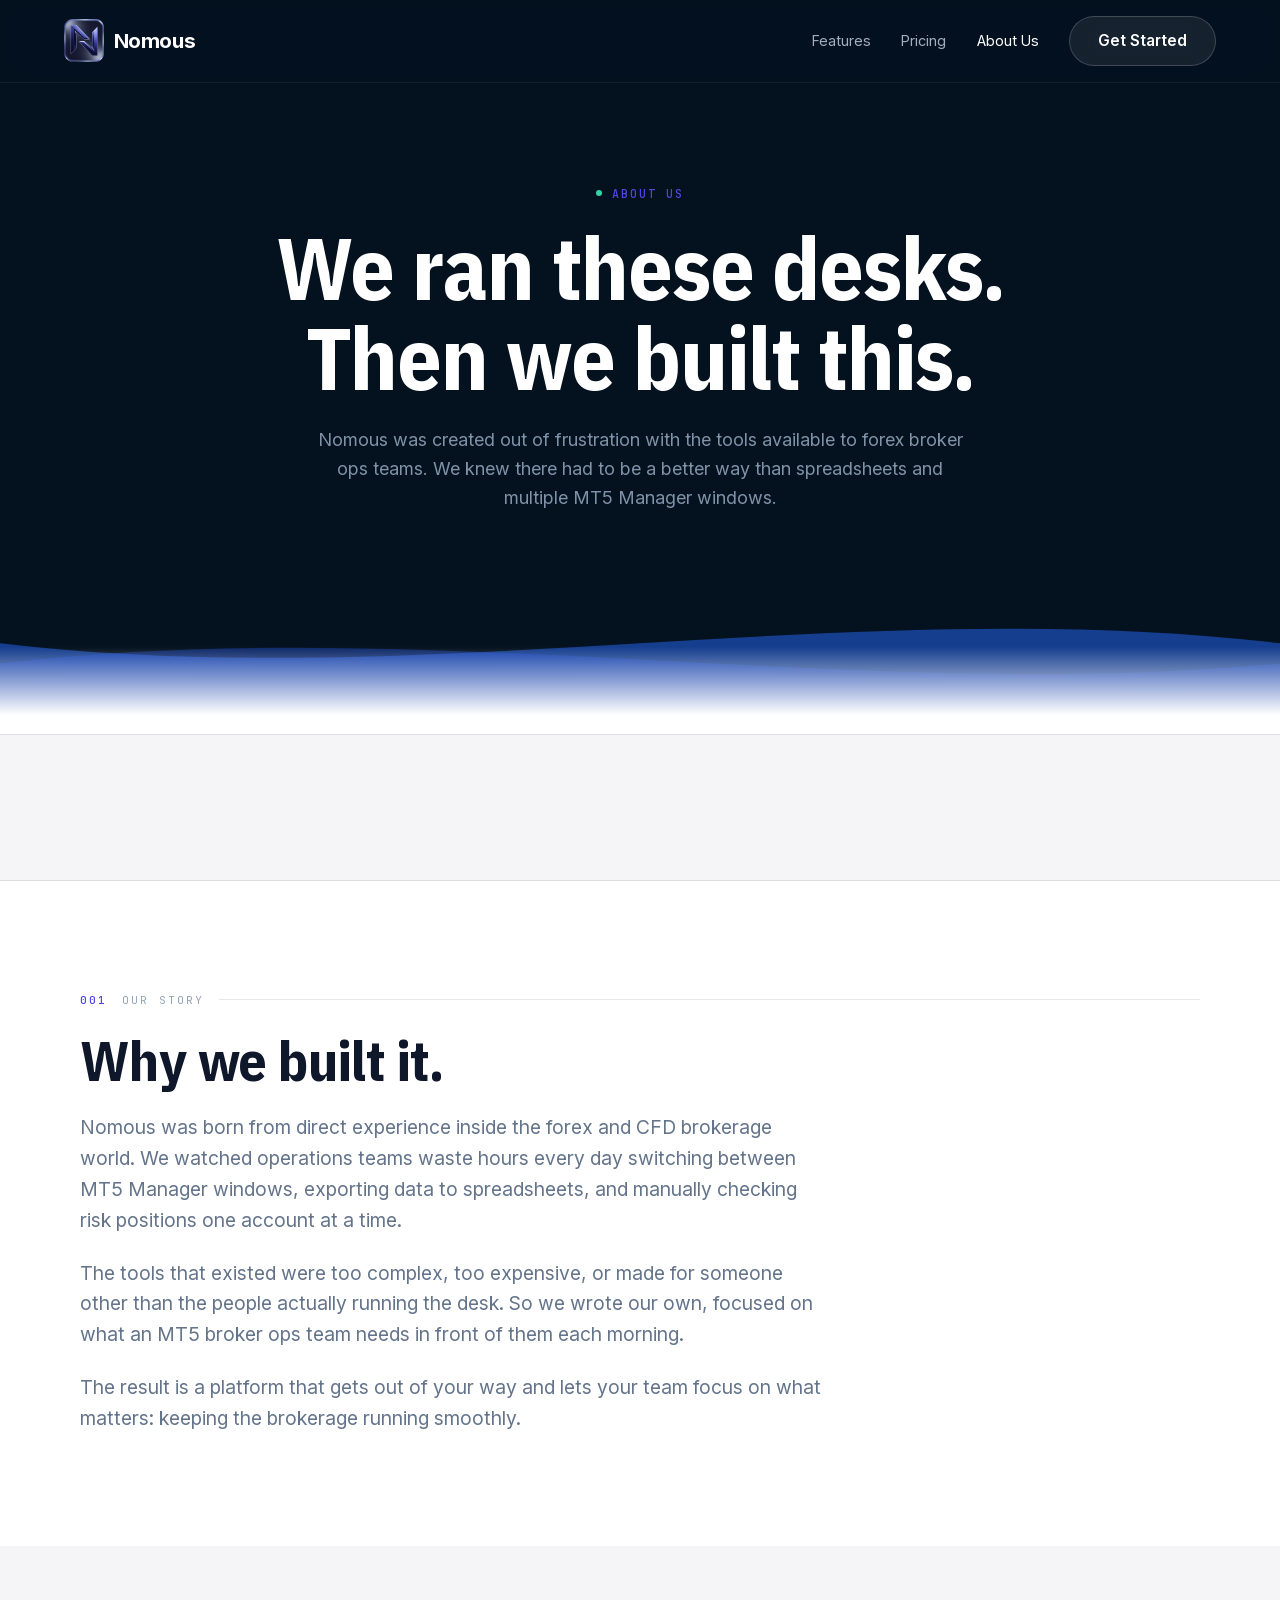
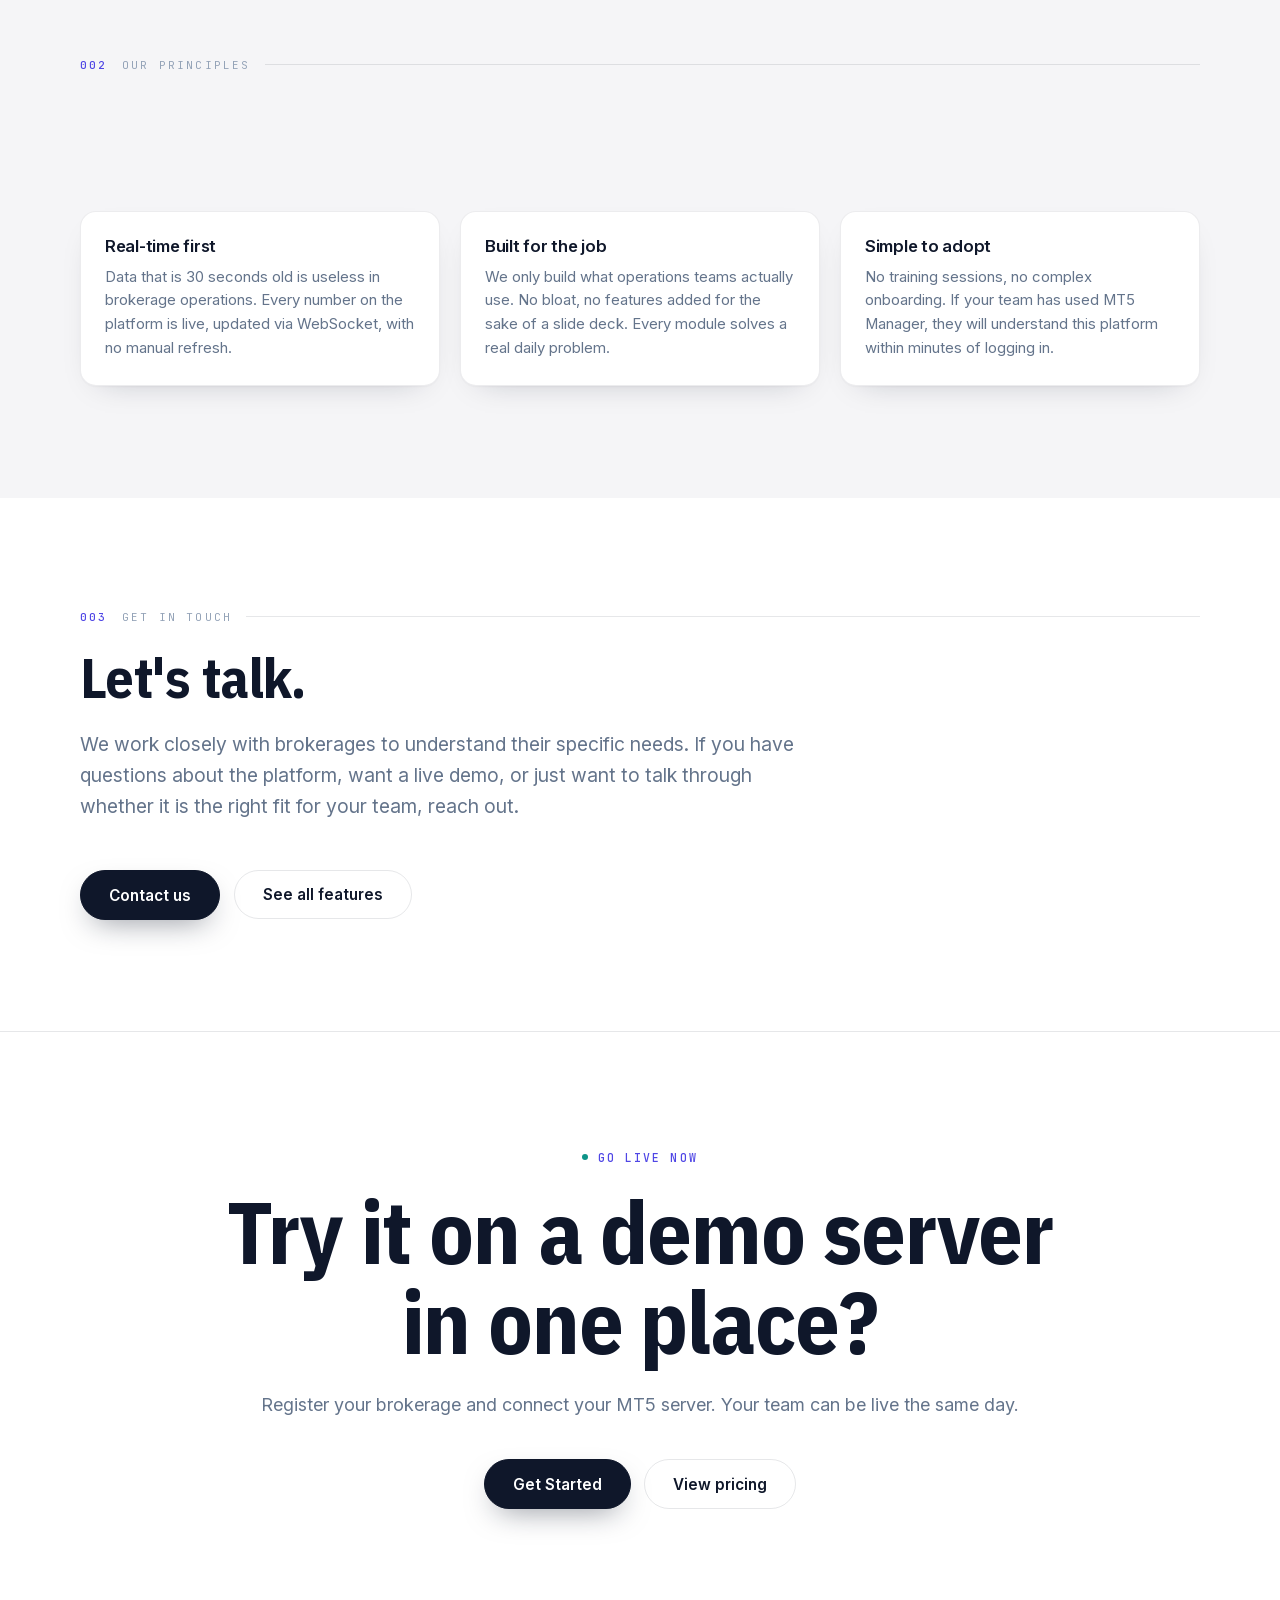
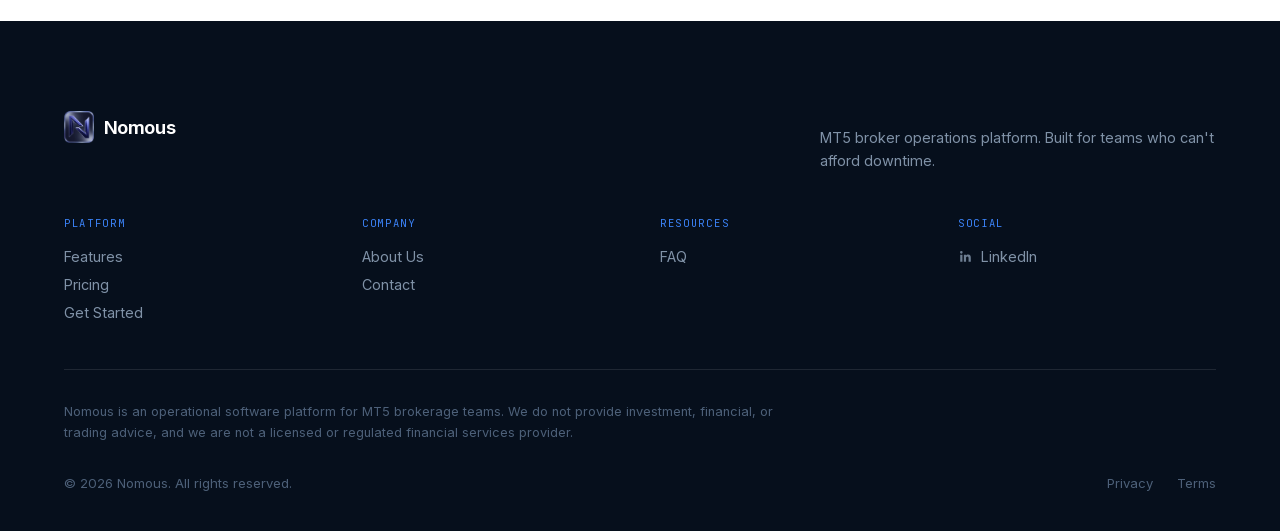
==== commit dc938fdd: "The mark gets the size it needs to be read At 30px the logo's angular N compressed into a smudge — d" ====
--- a/about.html
+++ b/about.html
@@ -7,14 +7,14 @@
 <meta name="description" content="Nomous was built by people who know brokerage operations, out of frustration with the tools available to MT5 broker ops teams.">
 
 <link rel="stylesheet" href="css/fonts.css?v=1">
-<link rel="stylesheet" href="css/style.css?v=2">
-<link rel="stylesheet" href="css/sections.css?v=4">
+<link rel="stylesheet" href="css/style.css?v=3">
+<link rel="stylesheet" href="css/sections.css?v=6">
 </head>
 <body>
 
 <header class="nav" data-nav>
   <a class="nav__brand" href="index.html">
-    <img class="nav__logo" src="assets/brand/logo-n-sm.webp" alt="" width="30" height="30">
+    <img class="nav__logo" src="assets/brand/logo-n-nav.webp" alt="" width="40" height="43">
     Nomous
   </a>
   <button class="nav__burger" data-burger aria-label="Toggle menu" aria-expanded="false">
@@ -169,7 +169,7 @@
 <footer class="site-footer theme-dark">
   <div class="site-footer__inner">
     <div class="site-footer__brandrow">
-      <a class="site-footer__brand" href="index.html"><img src="assets/brand/logo-n-sm.webp" alt="" width="26" height="26">Nomous</a>
+      <a class="site-footer__brand" href="index.html"><img src="assets/brand/logo-n-nav.webp" alt="" width="30" height="32">Nomous</a>
       <p class="site-footer__tagline">MT5 broker operations platform. Built for teams who can't afford downtime.</p>
     </div>
 
--- a/css/style.css
+++ b/css/style.css
@@ -413,14 +413,14 @@
 .nav__brand {
   display: inline-flex;
   align-items: center;
-  gap: 0.65rem;
-  font-size: 1.15rem;
+  gap: 0.6rem;
+  font-size: 1.28rem;
   font-weight: 700;
   letter-spacing: -0.02em;
   text-decoration: none;
   color: #fff;
 }
-.nav__logo { width: 30px; height: 30px; display: block; }
+.nav__logo { width: 40px; height: 43px; display: block; }
 
 .nav__links {
   display: flex;
--- a/css/sections.css
+++ b/css/sections.css
@@ -850,7 +850,7 @@
   gap: 0.6rem;
   text-decoration: none;
 }
-.site-footer__brand img { border-radius: 7px; display: block; }
+.site-footer__brand img { display: block; }
 .site-footer__tagline {
   font-size: 0.9rem;
   line-height: 1.6;
@@ -1150,6 +1150,10 @@
   background: rgba(3, 7, 15, 0.93);
   opacity: 0; transition: opacity 0.22s var(--ease);
 }
+/* An author `display` beats the browser's own [hidden] rule, so without this
+   the closed overlay stays laid out — invisible at opacity 0, full-viewport,
+   and swallowing every click on the page beneath it. */
+.lightbox[hidden] { display: none; }
 .lightbox.is-open { opacity: 1; }
 .lightbox img {
   max-width: 100%; max-height: 100%;
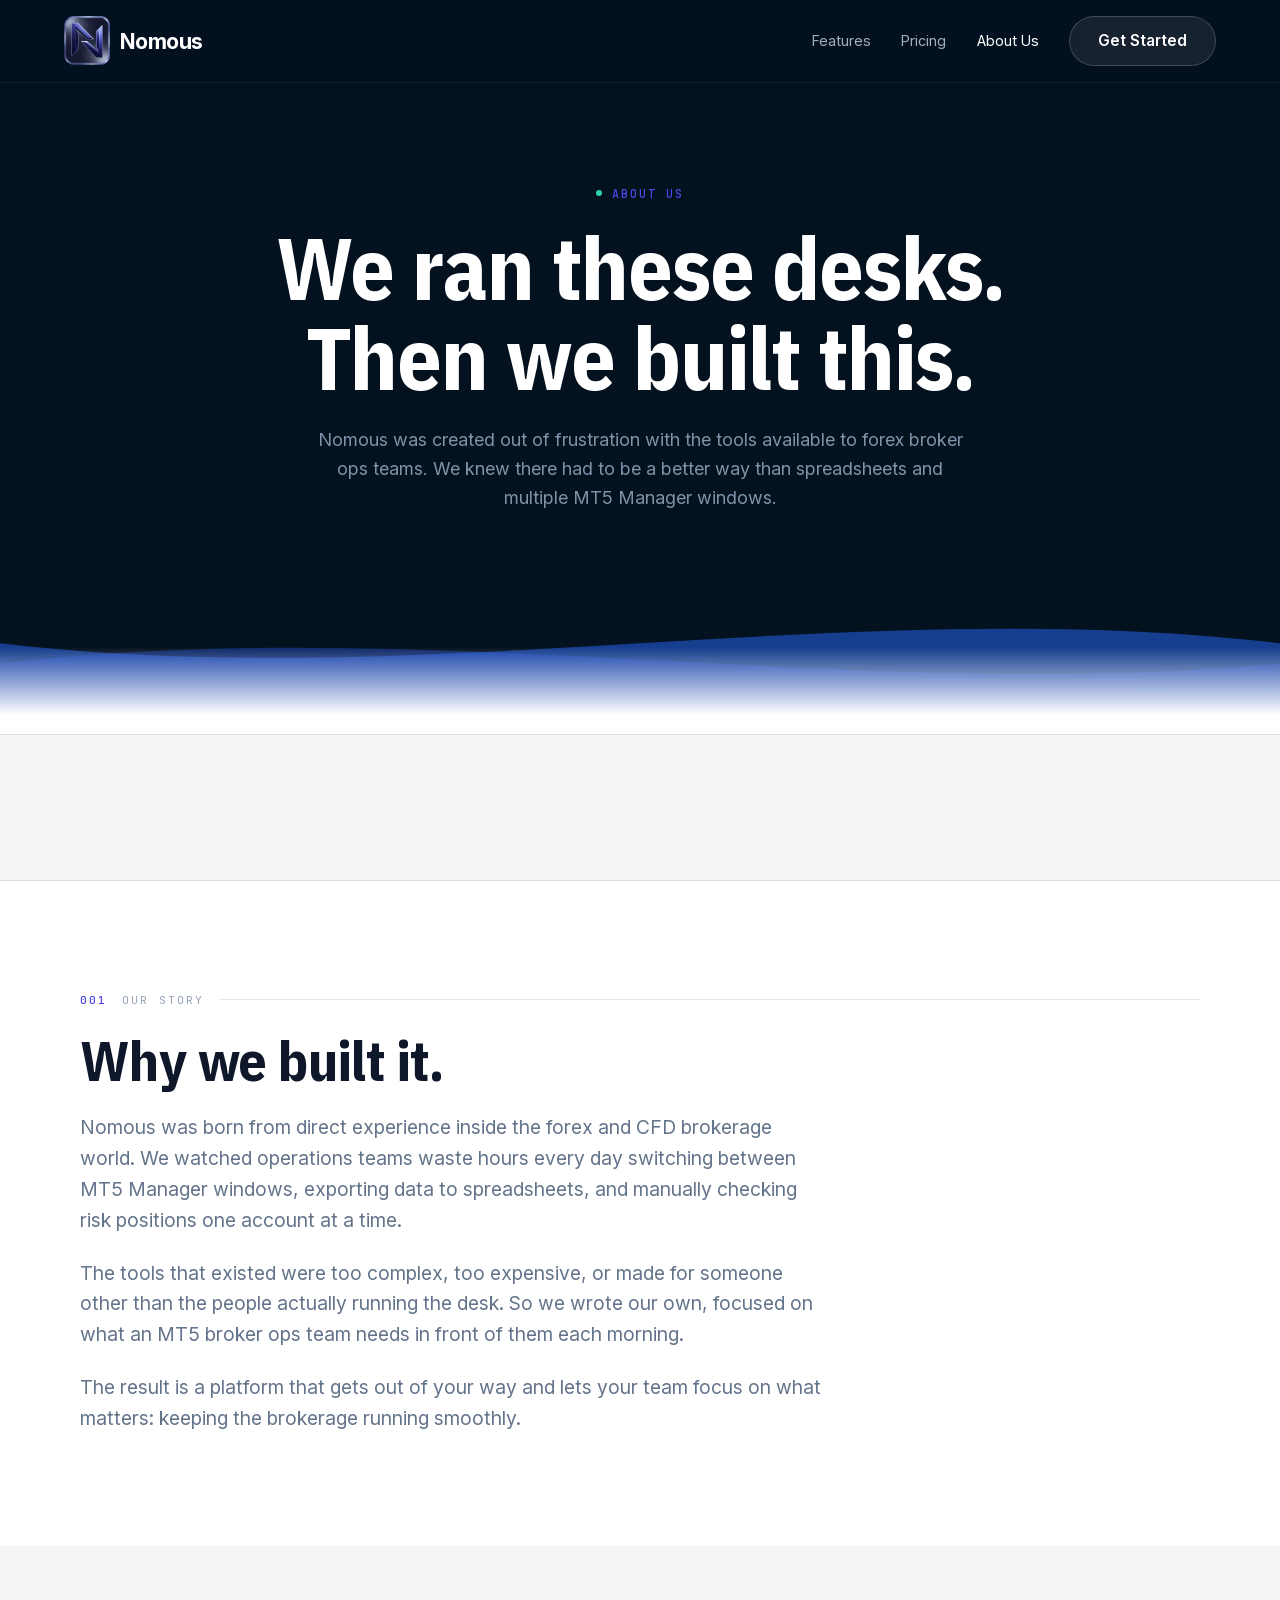
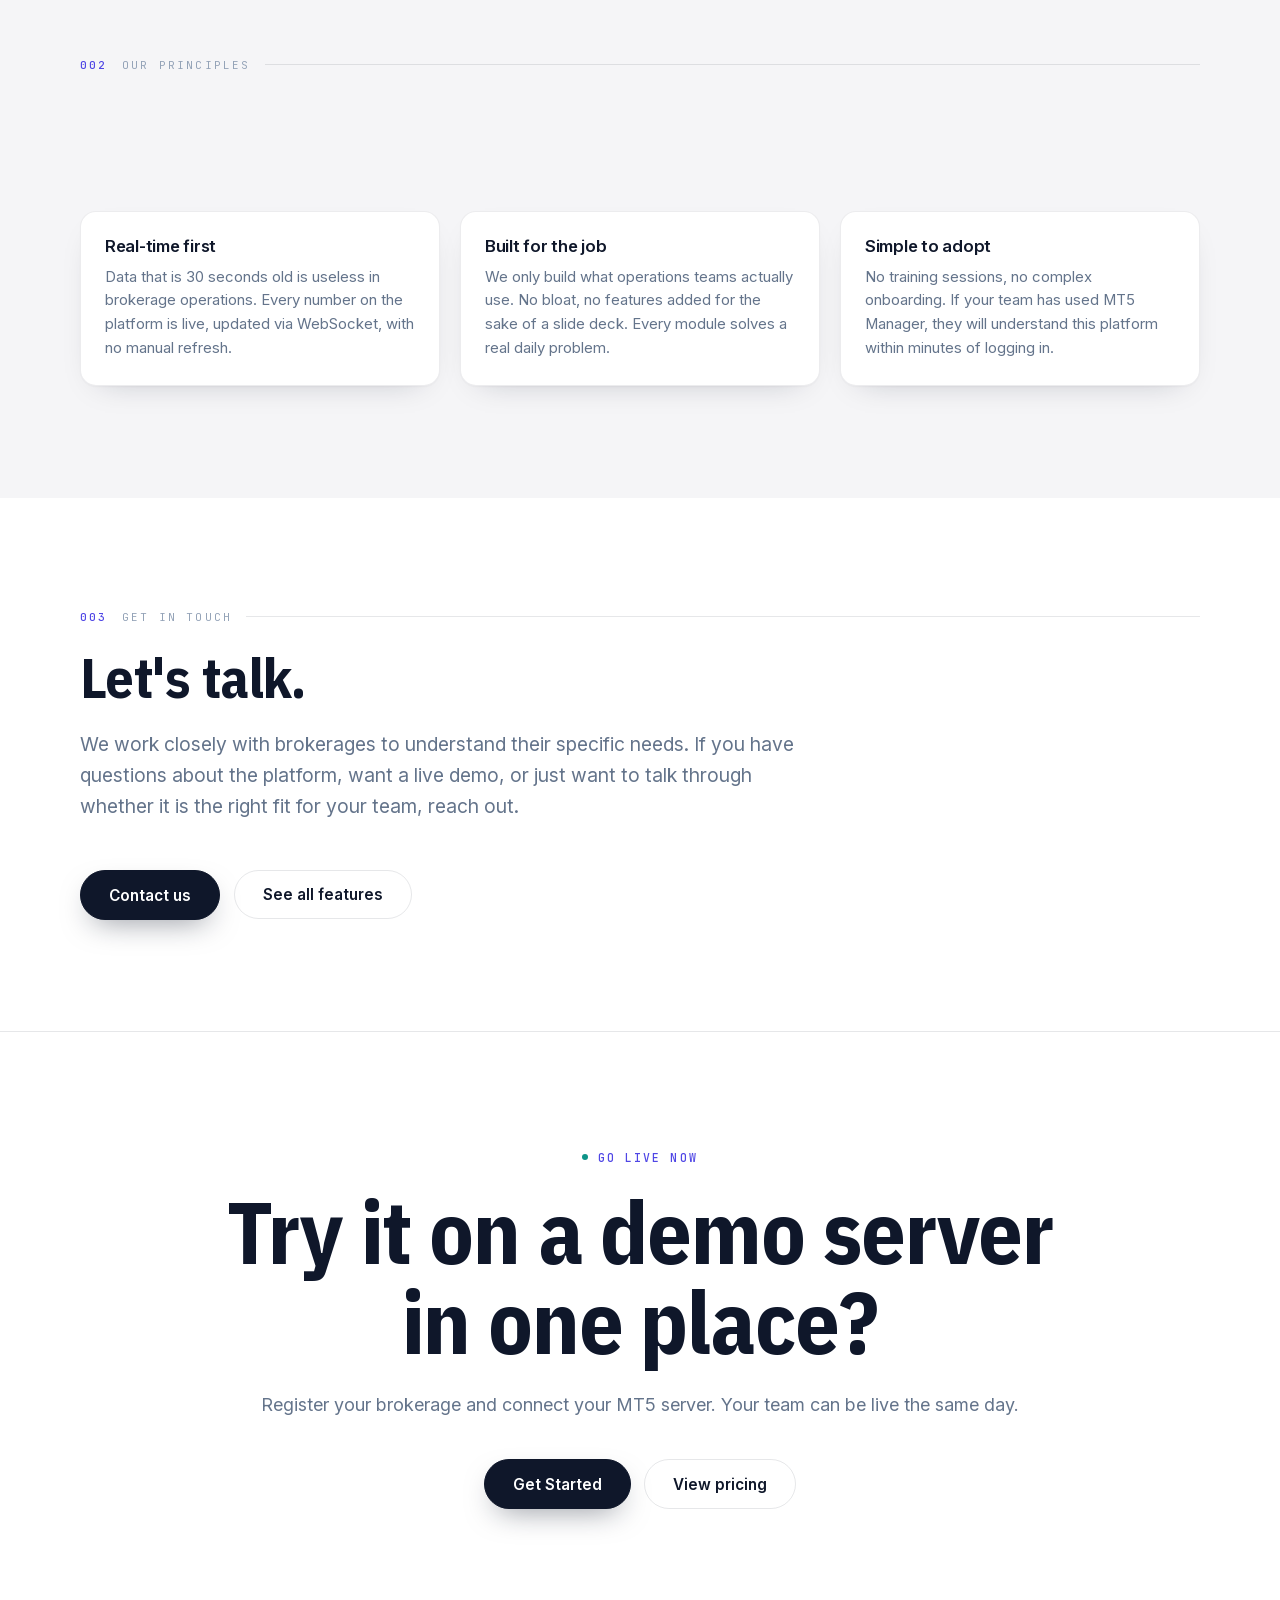
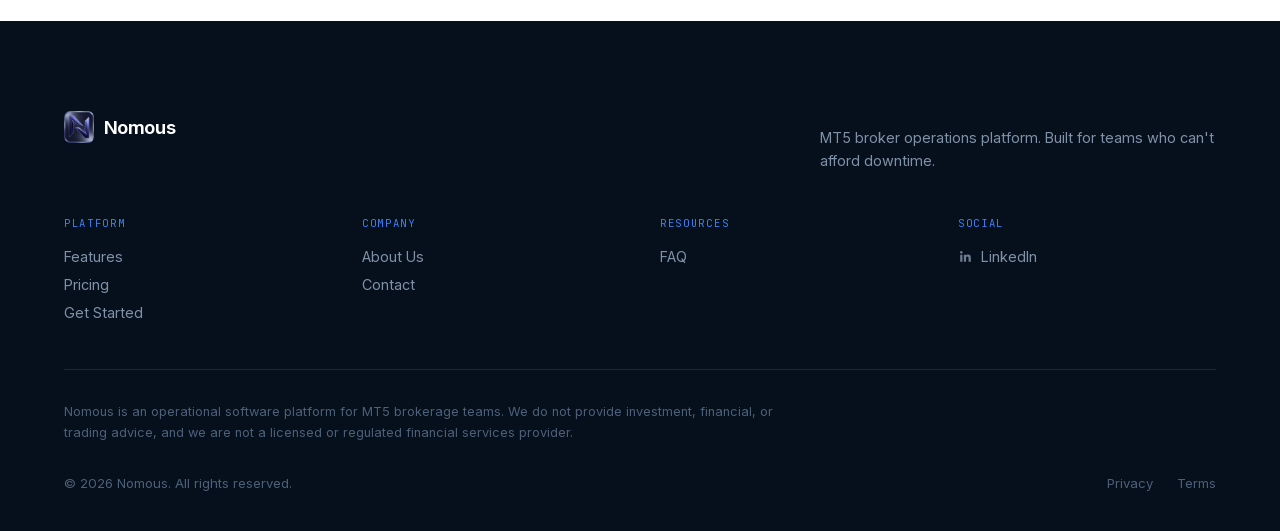
==== commit 01fc8065: "The site stops selling what the product no longer is "Read-only by default. Zero write surface. Noth" ====
--- a/about.html
+++ b/about.html
@@ -7,14 +7,14 @@
 <meta name="description" content="Nomous was built by people who know brokerage operations, out of frustration with the tools available to MT5 broker ops teams.">
 
 <link rel="stylesheet" href="css/fonts.css?v=1">
-<link rel="stylesheet" href="css/style.css?v=3">
-<link rel="stylesheet" href="css/sections.css?v=6">
+<link rel="stylesheet" href="css/style.css?v=4">
+<link rel="stylesheet" href="css/sections.css?v=9">
 </head>
 <body>
 
 <header class="nav" data-nav>
   <a class="nav__brand" href="index.html">
-    <img class="nav__logo" src="assets/brand/logo-n-nav.webp" alt="" width="40" height="43">
+    <img class="nav__logo" src="assets/brand/logo-n-nav.webp" alt="" width="46" height="49">
     Nomous
   </a>
   <button class="nav__burger" data-burger aria-label="Toggle menu" aria-expanded="false">
--- a/css/style.css
+++ b/css/style.css
@@ -414,13 +414,13 @@
   display: inline-flex;
   align-items: center;
   gap: 0.6rem;
-  font-size: 1.28rem;
+  font-size: 1.34rem;
   font-weight: 700;
   letter-spacing: -0.02em;
   text-decoration: none;
   color: #fff;
 }
-.nav__logo { width: 40px; height: 43px; display: block; }
+.nav__logo { width: 46px; height: 49px; display: block; }
 
 .nav__links {
   display: flex;
--- a/css/sections.css
+++ b/css/sections.css
@@ -378,9 +378,42 @@
 
 /* These are spans inside an <a>; without display:block the vertical margins
    below collapse to nothing and all three run together on one line. */
-.modcard__num,
 .modcard__name,
 .modcard__desc { display: block; }
+
+/* The card is a flex column so "Learn more" can be pushed to the bottom edge
+   and line up across cards of unequal description length. */
+.modcard { display: flex; flex-direction: column; }
+
+.modcard__top {
+  display: flex;
+  align-items: center;
+  justify-content: space-between;
+  gap: 1rem;
+}
+.modcard__icon {
+  display: inline-flex;
+  align-items: center;
+  justify-content: center;
+  width: 38px;
+  height: 38px;
+  border-radius: 10px;
+  background: var(--bg-alt);
+  border: 1px solid var(--hairline);
+  color: var(--accent-text);
+  transition: background 0.35s var(--ease), color 0.35s var(--ease),
+              border-color 0.35s var(--ease);
+}
+.modcard__icon svg { width: 19px; height: 19px; display: block; }
+/* The AI module carries the brand mark in the app's sidebar rather than a
+   line icon; the card matches, so the two read as the same product. */
+.modcard__icon--logo img { display: block; width: 25px; height: 27px; }
+.modcard:hover .modcard__icon--logo { background: var(--bg-alt); border-color: var(--hairline); }
+.modcard:hover .modcard__icon {
+  background: var(--accent);
+  border-color: var(--accent);
+  color: #fff;
+}
 
 .modcard__num {
   font-family: var(--mono);
@@ -389,7 +422,7 @@
   letter-spacing: 0.1em;
 }
 .modcard__name {
-  margin-top: 0.75rem;
+  margin-top: 1rem;
   font-size: 1.02rem;
   font-weight: 600;
   letter-spacing: -0.015em;
@@ -401,6 +434,25 @@
   line-height: 1.55;
   color: var(--text-dim);
 }
+
+/* margin-top:auto pins this to the bottom of the card whatever the
+   description above it does. */
+.modcard__more {
+  margin-top: auto;
+  padding-top: 1.1rem;
+  display: inline-flex;
+  align-items: center;
+  gap: 0.4rem;
+  font-size: 0.83rem;
+  font-weight: 600;
+  color: var(--accent-text);
+}
+.modcard__more svg {
+  width: 14px;
+  height: 14px;
+  transition: transform 0.3s var(--ease);
+}
+.modcard:hover .modcard__more svg { transform: translateX(3px); }
 
 /* ------------------------------------------------------------
    Deployment steps
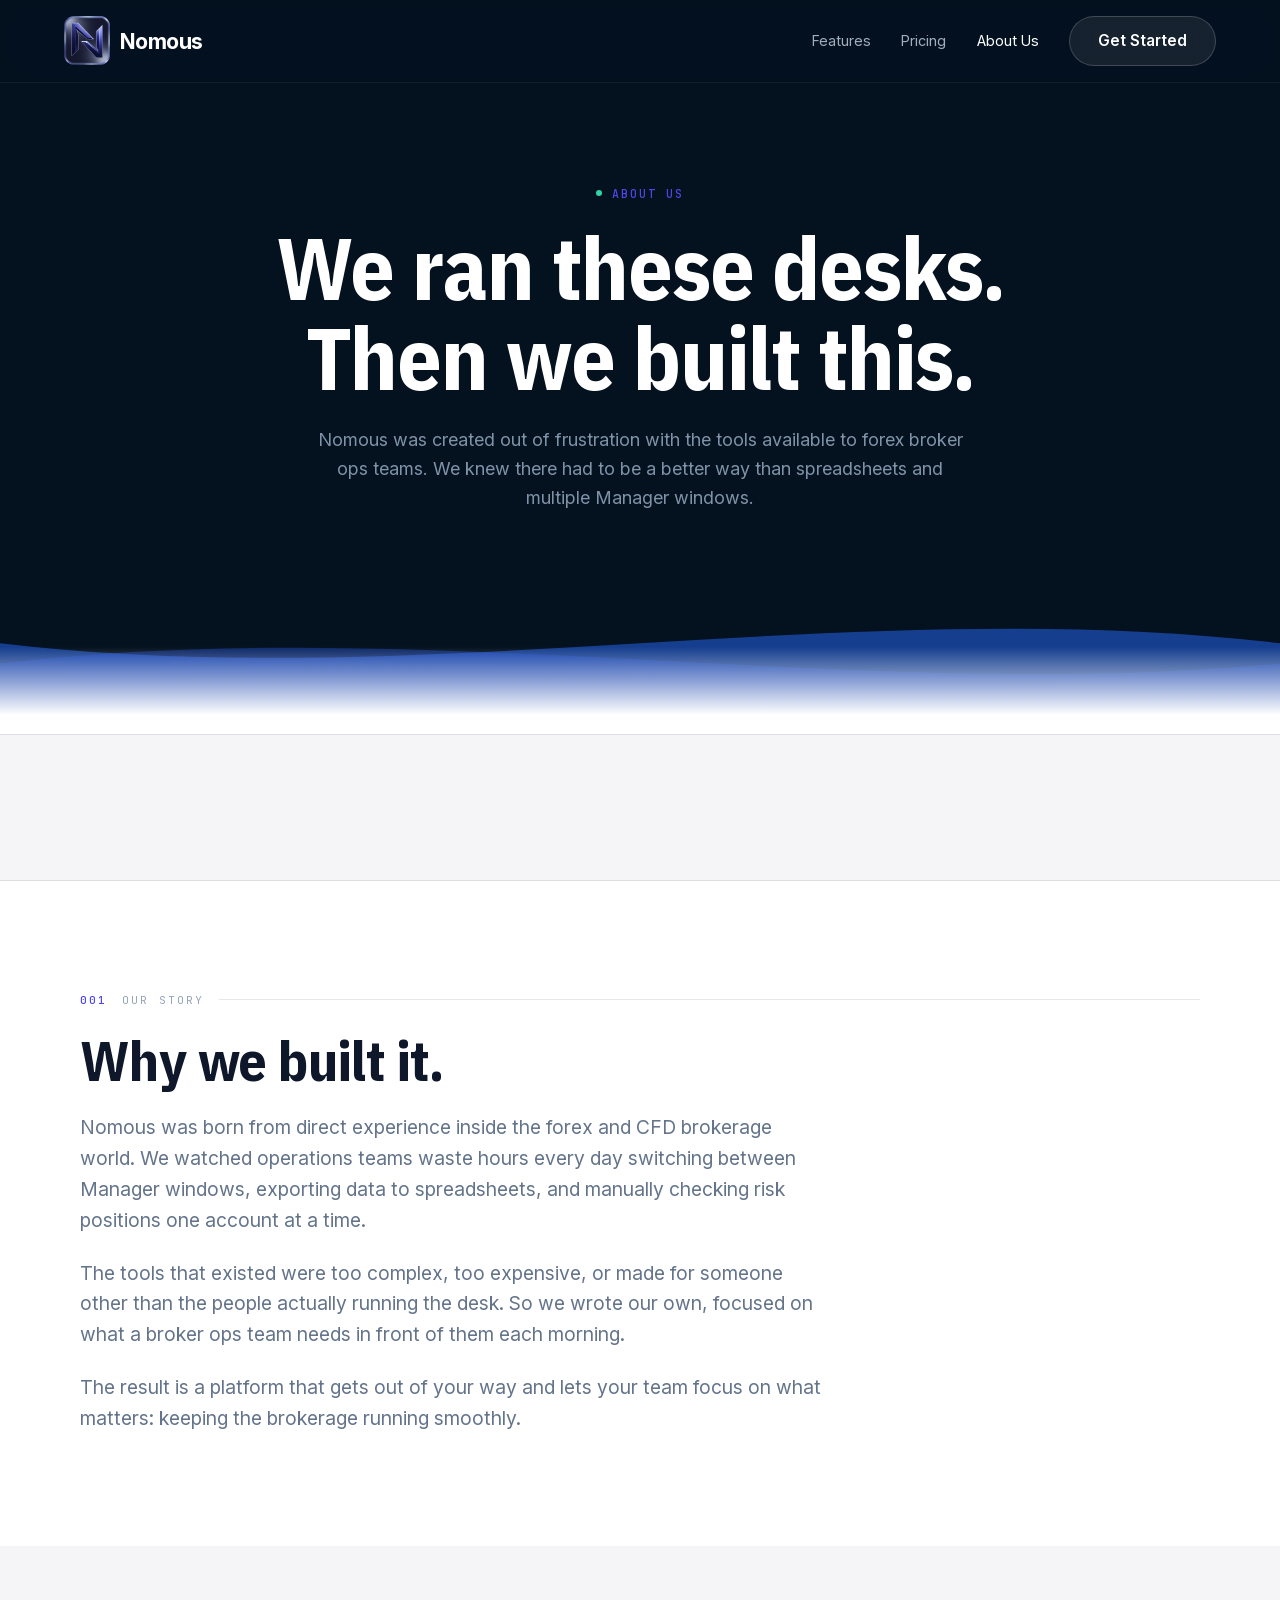
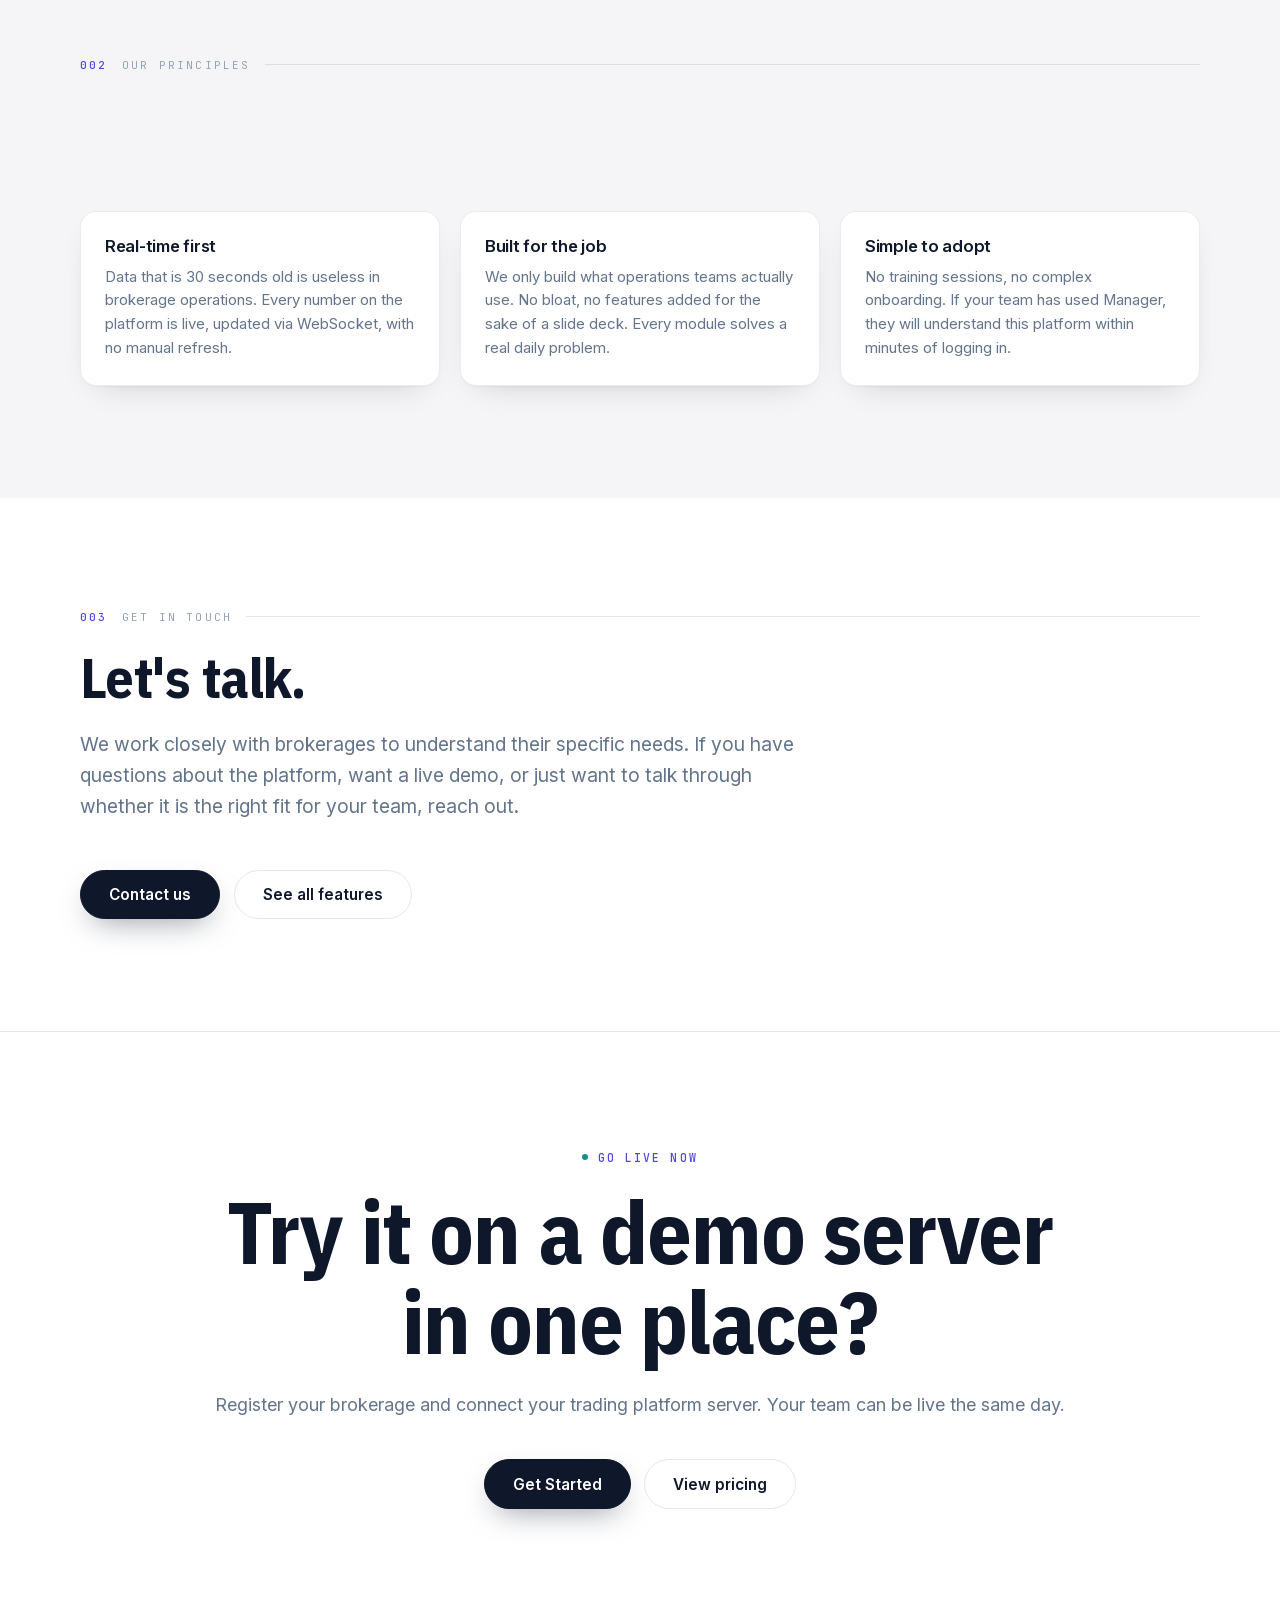
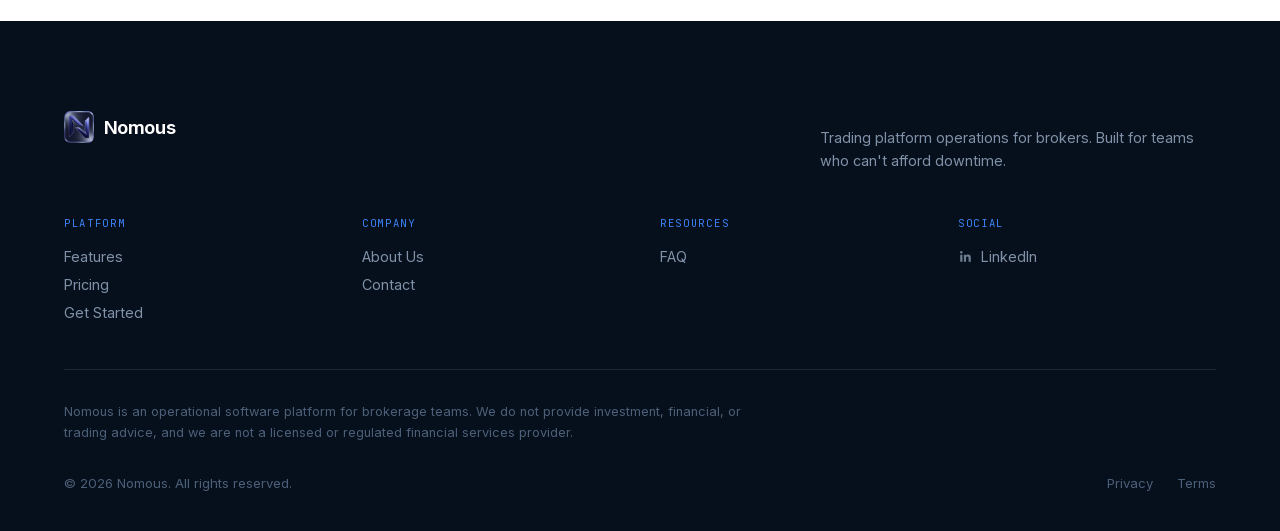
==== commit 28d42966: "The site stops naming the trade server we happen to speak to New hero, and MT5 comes out of the copy" ====
--- a/about.html
+++ b/about.html
@@ -4,7 +4,7 @@
 <meta charset="utf-8">
 <meta name="viewport" content="width=device-width, initial-scale=1">
 <title>About Us | Nomous</title>
-<meta name="description" content="Nomous was built by people who know brokerage operations, out of frustration with the tools available to MT5 broker ops teams.">
+<meta name="description" content="Nomous was built by people who know brokerage operations, out of frustration with the tools available to broker ops teams.">
 
 <link rel="stylesheet" href="css/fonts.css?v=1">
 <link rel="stylesheet" href="css/style.css?v=4">
@@ -36,7 +36,7 @@
     <p class="subhead">
       Nomous was created out of frustration with the tools available to forex
       broker ops teams. We knew there had to be a better way than spreadsheets
-      and multiple MT5 Manager windows.
+      and multiple Manager windows.
     </p>
   </section>
 
@@ -59,8 +59,8 @@
         <span class="hud__key">Platform modules</span>
       </div>
       <div class="hud__cell" data-reveal>
-        <span class="hud__val">MT5</span>
-        <span class="hud__key">Native integration</span>
+        <span class="hud__val">Native</span>
+        <span class="hud__key">Manager API integration</span>
       </div>
       <div class="hud__cell" data-reveal>
         <span class="hud__val">24h</span>
@@ -85,13 +85,13 @@
         <p class="lede">
           Nomous was born from direct experience inside the forex and CFD
           brokerage world. We watched operations teams waste hours every day
-          switching between MT5 Manager windows, exporting data to spreadsheets,
+          switching between Manager windows, exporting data to spreadsheets,
           and manually checking risk positions one account at a time.
         </p>
         <p class="lede">
           The tools that existed were too complex, too expensive, or made
           for someone other than the people actually running the desk. So we
-          wrote our own, focused on what an MT5 broker ops team needs in
+          wrote our own, focused on what a broker ops team needs in
           front of them each morning.
         </p>
         <p class="lede">
@@ -121,7 +121,7 @@
         </article>
         <article class="principle" data-reveal>
           <h3>Simple to adopt</h3>
-          <p>No training sessions, no complex onboarding. If your team has used MT5 Manager, they will understand this platform within minutes of logging in.</p>
+          <p>No training sessions, no complex onboarding. If your team has used Manager, they will understand this platform within minutes of logging in.</p>
         </article>
       </div>
     </div>
@@ -154,7 +154,7 @@
       <p class="mono-tag"><span class="pulse"></span>Go live now</p>
       <h2 class="display">Try it on a demo server<br>in one place?</h2>
       <p class="subhead" style="margin-inline:auto">
-        Register your brokerage and connect your MT5 server. Your team can be
+        Register your brokerage and connect your trading platform server. Your team can be
         live the same day.
       </p>
       <div class="actions">
@@ -170,7 +170,7 @@
   <div class="site-footer__inner">
     <div class="site-footer__brandrow">
       <a class="site-footer__brand" href="index.html"><img src="assets/brand/logo-n-nav.webp" alt="" width="30" height="32">Nomous</a>
-      <p class="site-footer__tagline">MT5 broker operations platform. Built for teams who can't afford downtime.</p>
+      <p class="site-footer__tagline">Trading platform operations for brokers. Built for teams who can't afford downtime.</p>
     </div>
 
     <div class="site-footer__top">
@@ -204,7 +204,7 @@
     </div>
 
     <p class="site-footer__disclaimer">
-      Nomous is an operational software platform for MT5 brokerage teams. We do
+      Nomous is an operational software platform for brokerage teams. We do
       not provide investment, financial, or trading advice, and we are not a
       licensed or regulated financial services provider.
     </p>
@@ -219,6 +219,6 @@
   </div>
 </footer>
 
-<script type="module" src="js/main.js?v=4"></script>
+<script type="module" src="js/main.js?v=5"></script>
 </body>
 </html>
